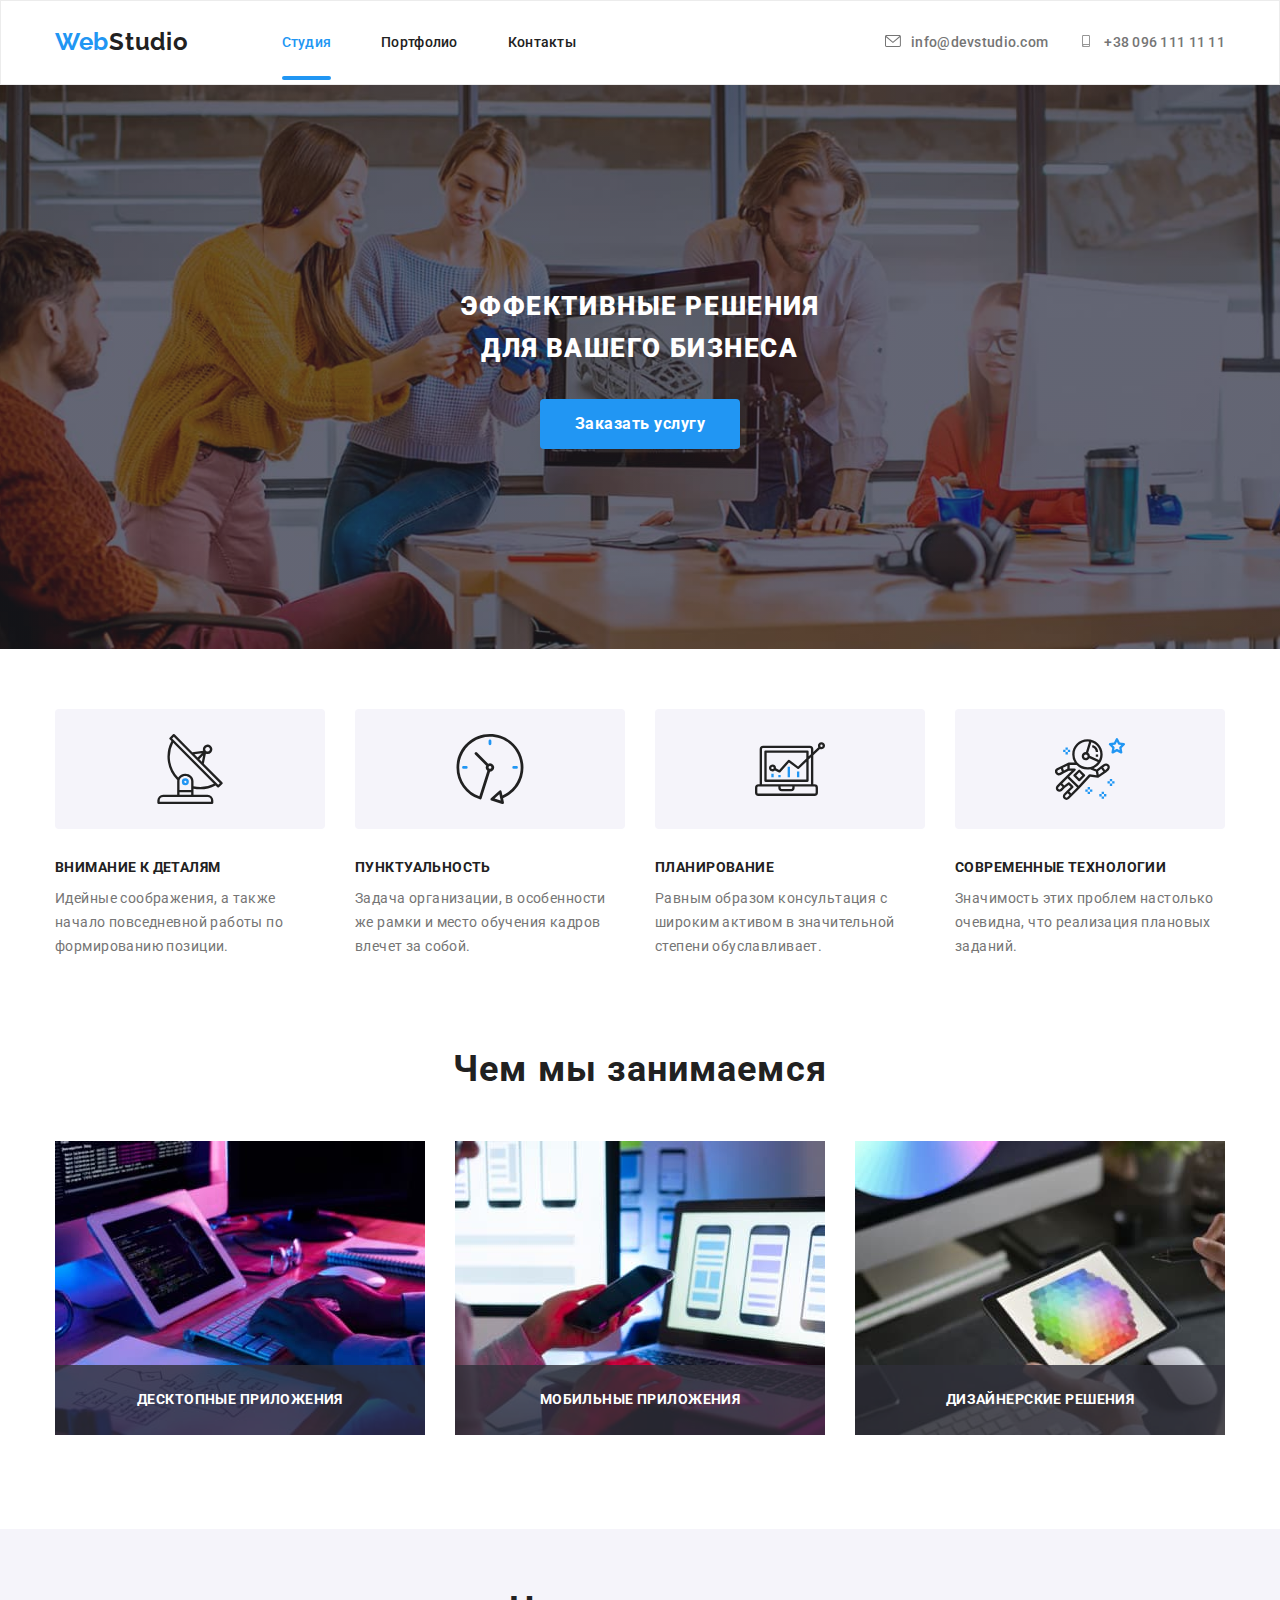
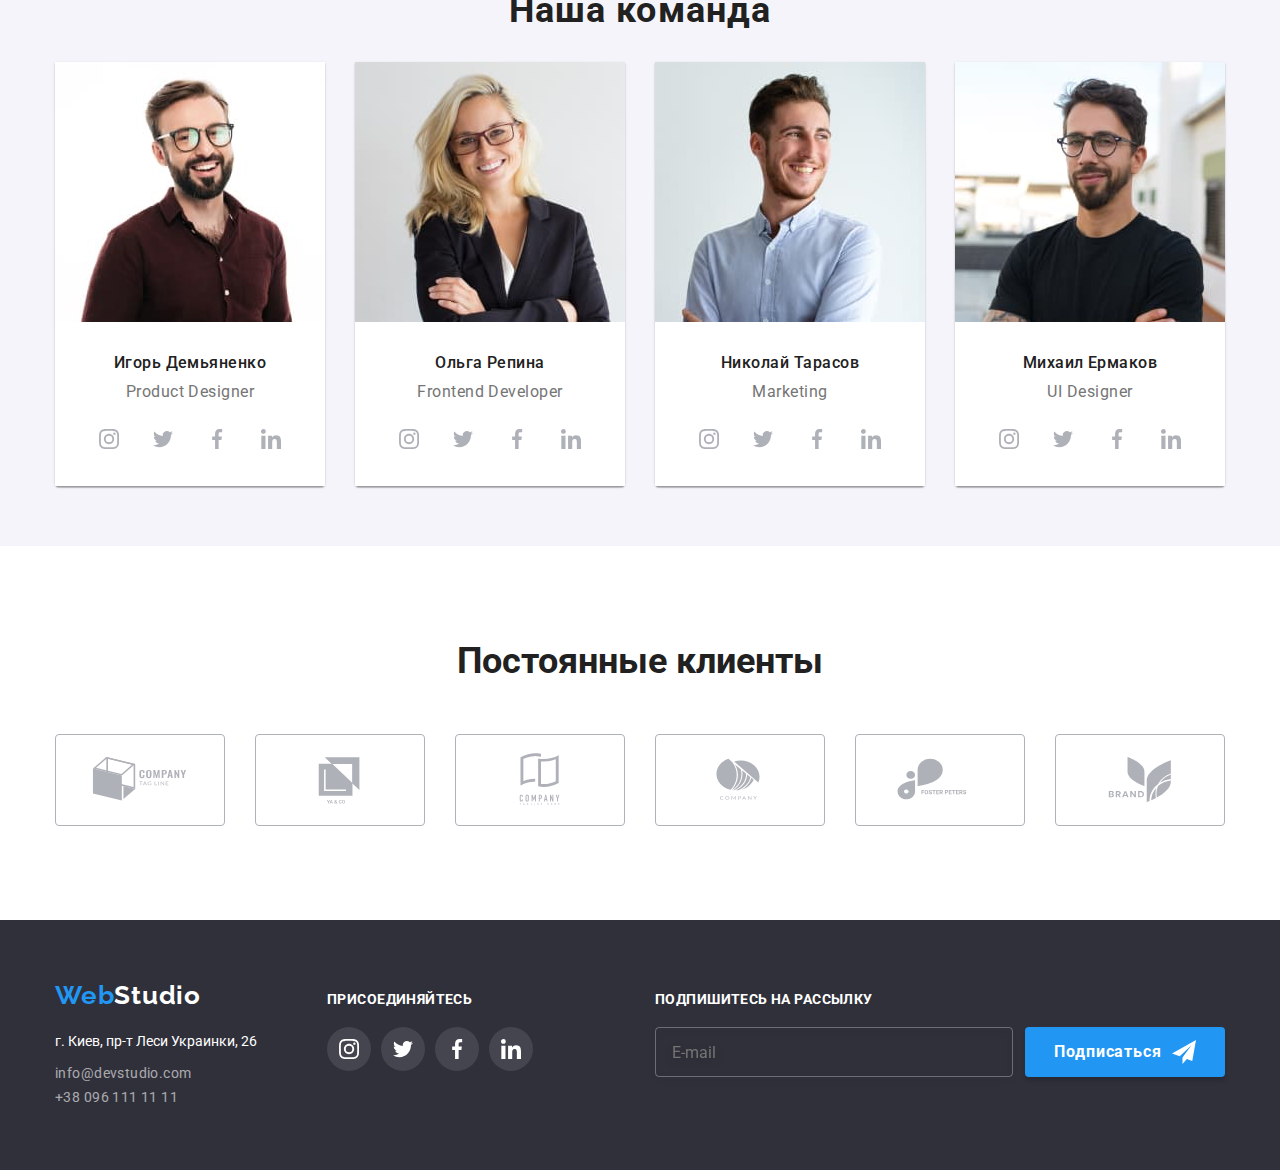
==== index.html @ 8a1d2b13 "1" ====
<!DOCTYPE html>
<html lang="en">
<head>
    <meta charset="UTF-8">
    <meta http-equiv="X-UA-Compatible" content="IE=edge">
    <meta name="viewport" content="width=device-width, initial-scale=1.0">
    <title>WebStudio</title>
    <link rel="stylesheet" href="https://cdnjs.cloudflare.com/ajax/libs/modern-normalize/1.0.0/modern-normalize.min.css"/>

<link rel="preconnect" href="https://fonts.googleapis.com">
<link rel="preconnect" href="https://fonts.gstatic.com" crossorigin>
<link href="https://fonts.googleapis.com/css2?family=Raleway:wght@700&family=Roboto:wght@400;500;700;900&display=swap"
    rel="stylesheet">

    <link rel="stylesheet" href="./css/main.min.css">

    <!-- <link rel="stylesheet" href="./css/style.css"> -->

   
</head>
<body>
    
    <header class="page-header">
    
        <div class="mobile-menu" data-menu>
        <nav class="container mobile-menu_container">
            <ul class="mobile-menu-list" style="list-style-type:none">
                <li class="mobile-menu_link_item">
                    <a class="mobile-menu_link">Студия</a>
                </li>
                <li class="mobile-menu_link_item">
                    <a class="mobile-menu_link">Портфолио</a>
                </li>
                <li class="mobile-menu_link_item">
                    <a class="mobile-menu_link">Контакты</a>
                </li>
            </ul>
            <button class="mobile-menu_close-button" data-menu-close>
                <svg class="mobile-menu_close-button_icon" width="40" height="40">
                    <use href="./images/sprite.svg#icon-close-black-18dp-2-1"></use>
                </svg>
            </button>
        </nuv>

        <ul style="list-style-type:none">
            <li class="mobile-menu__tel"> 
            <a class="link" href="tel:+380961111111">
                +38 096 111 11 11</a>
        </li>
         <li class="mobile-menu__mail"> 
            <a class="link" href="mailto:info@devstudio.com">
                info@devstudio.com</a>
        </li>
        </ul>

        <ul class="mobile-menu-social-list" style="list-style-type:none">
            <li class="mobile-menu__social-item">
                <a class="mobile-menu__social-link">Instagram</a>
            </li>
            <li class="mobile-menu__social-item">
                <a class="mobile-menu__social-link">Twitter</a></li>
            <li class="mobile-menu__social-item">
                <a class="mobile-menu__social-link">Facebook</a></li>
            <li class="mobile-menu__social-item">
                <a class="mobile-menu__social-link">LinkedIn</a></li>
       </ul>
        </div>

    <div class="container container__header">
    <a class="link logo-link" href="./index.html"> <p class="logo header">Web<span class="logo__studio-header">Studio</span> </p> </a>
    <nav class="site-nav">
        <ul class="site-nav__link" style="list-style-type:none">
            <li class="site-nav__item"> <a class="link link-studio" href="./index.html">Студия</a></li>
            <li class="site-nav__item"> <a class="link" href="./portfolio.html">Портфолио</a></li>
            <li class="site-nav__item"> <a class="link" href="">Контакты</a></li>
        </ul>
    </nav>
        <button type="button" class="mobile-menu-open" data-menu-open>
        <svg class="mobile-menu-open_icon" width="40" height="40">
            <use href="./images/sprite.svg#burger-icon"></use>
        </svg>
    </button>

    
    <ul class="auth-nav" style="list-style-type:none">
        <li class="auth-nav__mail"> 
            
            <a class="link" href="mailto:info@devstudio.com"><svg class="auth-nav__mail-icon" width="14px" height="10px">
                <use href="./images/sprite.svg#icon-envelope"></use>
            </svg>info@devstudio.com</a>
        </li>
        <li class="auth-nav__tel"> 
            <a class="link" href="tel:+380961111111"><svg class="auth-nav__tel-icon" width="14px" height="10px"><use href="./images/sprite.svg#icon-smartphone"></use>
            </svg>+38 096 111 11 11</a>
        </li>
    </ul>
        </div>
</header>



     <main>    
 <section class="order-section">
        <div class="container__order">
        <h1 class="order-title">Эффективные решения<br> для вашего бизнеса</h1>
       <button class="btn" type="button" data-modal-open>Заказать услугу</button>
       </div>
    </section>

    <section class="advantage">
       
        <h2 hidden>Наши преимущества</h2>
        <div class="container">
        <ul class="advantage-list" style="list-style-type:none">
            <li class="advantage-list__items"> 
                <div class="advantage-list__icon" >
                    <svg width="70px" height="70px"><use href="./images/sprite.svg#icon-antenna"></use></svg>
                </div>
            <h3 class="advantage-list__type">Внимание к деталям</h3>
            <p class="advantage-list__text">Идейные соображения, а также начало повседневной работы по формированию позиции.</p>
        </li>
            <li class="advantage-list__items">
                <div class="advantage-list__icon" >
                <svg width="70px" height="70px">
                    <use href="./images/sprite.svg#icon-clock"></use>
                </svg>
                </div>
                <h3 class="advantage-list__type">Пунктуальность</h3>
            <p class="advantage-list__text">Задача организации, в особенности же рамки и место обучения кадров влечет за собой.</p>
        </li>
            <li class="advantage-list__items">
                <div class="advantage-list__icon ">
                    <svg width="70px" height="70px">
                        <use href="./images/sprite.svg#icon-diagram"></use>
                    </svg>
                </div>
               <h3 class="advantage-list__type">Планирование</h3> 
            <p class="advantage-list__text">Равным образом консультация с широким активом в значительной степени обуславливает.</p>
        </li>
            <li class="advantage-list__items">
                <div class="advantage-list__icon ">
                    <svg width="70px" height="70px">
                        <use href="./images/sprite.svg#icon-astronaut"></use>
                    </svg>
                </div>
                <h3 class="advantage-list__type">Современные технологии</h3> 
            <p class="advantage-list__text">Значимость этих проблем настолько очевидна, что реализация плановых заданий.</p>
        </li>
        </ul>
        </div>
    </section>

    <section class="services">
        <div class="container-services">
        <h2 class="title-services">Чем мы занимаемся</h2>
        <ul class="list-services" style="list-style-type:none">
            <li class="examples-service">
<picture>
    <source srcset="./images/desktop/services/desktop-app-370/desktop-app-370.jpg 1x, ./images/desktop/services/desktop-app-370/desktop-app-370@2x.jpg 2x"
    media="(min-width: 1200px)"/>

                <img src="./images/desktop/services/desktop-app-370/desktop-app-370.jpg" alt="человек печатает за компьютером" width="370">
</picture>
        <div class="examples-service-background">
            <p class="examples-service-title">Десктопные приложения</p>
        </div>
            </li>
        
            <li class="examples-service">
<picture>
<source srcset="./images/desktop/services/mobile-app-370/mobile-app-370.jpg 1x, ./images/desktop/services/mobile-app-370/mobile-app-370@2x.jpg 2x"
media="(min-width: 1200px)"/>

                <img src="./images/desktop/services/mobile-app-370/mobile-app-370.jpg" alt="девушка с смартфоном в руке перед єкраном компьютера" width="370">
</picture>
            <div class="examples-service-background">
                <p class="examples-service-title">Мобильные приложения</p>
            </div>
            </li>
            <li class="examples-service">
<picture>
    <source src="./images/desktop/services/design-solutions-370/design-solutions-370@2x.jpg 2x" srcset="./images/desktop/services/design-solutions-370/design-solutions-370.jpg 1x, " 
    media="(min-width: 1200px)"/>
                <img src="./images/desktop/services/design-solutions-370/design-solutions-370.jpg" alt="изображение палитри на планшете" width="370">
</picture>
            <div class="examples-service-background">
                <p class="examples-service-title">Дизайнерские решения</p>
            </div>
            </li>
        </ul>
        </div>
    </section>

    <section class="team">
            <div class="container">
        <h2 class="title-team">Наша команда</h2>
        <ul class="list-team" style="list-style-type:none">
            <li class="item-team">
                <picture>

                    <source srcset="./images/desktop/team/igor-270/igor-270.jpg 1x, ./images/desktop/team/igor-270/igor-270@2x.jpg 2x"
                    media="(min-width: 1200px)"/>
                    <source srcset="./images/tablet/team/igor-354/igor-354.jpg 1x, ./images/tablet/team/igor-354/igor-354@2x.jpg 2x"
                    media="(min-width: 768px)"/>
                    <source srcset="./images/mobile/team/igor-450/igor-450.jpg 1x, ./images/mobile/team/igor-450/igor-450@2x.jpg 2x"
                    media="(max-width: 767px)"/>

                    <img src="./images/desktop/team/igor-270/igor-270.jpg" alt="Игорь Демьяненко" width="">
                    </picture>
                    
                <div class="team-border">  
                <h3 class="team-name">Игорь Демьяненко</h3>
                <p class="team-metier">Product Designer</p>
                <ul class="social-list" style="list-style-type:none">
                    <li class="social-list-item">
                        <a class="social-list-link" href="">
                            <svg class="social-list-icon" width="20px" height="20px">
                                <use href="./images/sprite.svg#icon-instagram"></use>
                            </svg>
                        </a>
                    </li>
                    <li class="social-list-item">
                        <a class="social-list-link" href="">
                            <svg class="social-list-icon" width="20px" height="20px">
                                <use href="./images/sprite.svg#icon-twitter"></use>
                            </svg>
                        </a>
                    </li>
                    <li class="social-list-item">
                        <a class="social-list-link" href="">
                            <svg class="social-list-icon" width="20px" height="20px">
                                <use href="./images/sprite.svg#icon-facebook"></use>
                            </svg>
                        </a>
                    </li>
                    <li class="social-list-item">
                        <a class="social-list-link" href="">
                            <svg class="social-list-icon" width="20px" height="20px">
                                <use href="./images/sprite.svg#icon-linkedin"></use>
                            </svg>
                        </a>
                    </li>
                </ul>
            </div>
            </li>
            <li class="item-team">
            <picture>
                <source srcset="./images/desktop/team/olga-270/olga-270.jpg 1x, ./images/desktop/team/olga-270/olga-270@2x.jpg 2x" 
                media="(min-width: 1200px)"/>
                <source srcset="./images/tablet/team/olga-354/olga-354.jpg 1x, ./images/tablet/team/olga-354/olga-354@2x.jpg 2x"  
                media="(min-width: 768px)"/>
                <source srcset="./images/mobile/team/olga-450/olga-450.jpg 1x, ./images/mobile/team/olga-450/olga-450@2x.jpg 2x " 
                media="(max-width: 767px)"/>

                       <img src="./images/mobile/team/olga-450/olga-450.jpg" alt="Ольга Репина" width="">
            </picture>
                 
                <div class="team-border">
                 <h3 class="team-name">Ольга Репина</h3>
                <p class="team-metier">Frontend Developer</p>
                <ul class="social-list" style="list-style-type:none">
                    <li class="social-list-item">
                        <a class="social-list-link" href="">
                            <svg class="social-list-icon" width="20px" height="20px">
                                <use href="./images/sprite.svg#icon-instagram"></use>
                            </svg>
                        </a>
                    </li>
                    <li class="social-list-item">
                        <a class="social-list-link" href="">
                            <svg class="social-list-icon" width="20px" height="20px">
                                <use href="./images/sprite.svg#icon-twitter"></use>
                            </svg>
                        </a>
                    </li>
                    <li class="social-list-item">
                        <a class="social-list-link" href="">
                            <svg class="social-list-icon" width="20px" height="20px">
                                <use href="./images/sprite.svg#icon-facebook"></use>
                            </svg>
                        </a>
                    </li>
                    <li class="social-list-item">
                        <a class="social-list-link" href="">
                            <svg class="social-list-icon" width="20px" height="20px">
                                <use href="./images/sprite.svg#icon-linkedin"></use>
                            </svg>
                        </a>
                    </li>
                </ul>
                </div>
            </li>

            <li class="item-team">
                   <picture>
                      <source srcset="./images/desktop/team/nikolay-270/nikolay-270.jpg 1x, ./images/desktop/team/nikolay-270/nikolay-270@2x.jpg 2x"
                       media="(min-width: 1200px)"/>
                       <source srcset="./images/tablet/team/nikolay-354/nikolay-354.jpg 1x, /images/tablet/team/nikolay-354/nikolay-354@2x.jpg 2x" 
                       media="(min-width: 768px)"/>
                       <source srcset="./images/mobile/team/nikolay-450/nikolay-450.jpg 1x, ./images/mobile/team/nikolay-450/nikolay-450@2x.jpg 2x" 
                       media="(max-width: 767px)"/>

                      <img src="./images/mobile/team/nikolay-450/nikolay-450.jpg" alt="Николай Тарасов" width="">
                   </picture>
                


           <div class="team-border">
                <h3 class="team-name">Николай Тарасов</h3>
                <p class="team-metier">Marketing</p>
                <ul class="social-list" style="list-style-type:none">
                    <li class="social-list-item">
                        <a class="social-list-link" href="">
                            <svg class="social-list-icon" width="20px" height="20px">
                                <use href="./images/sprite.svg#icon-instagram"></use>
                            </svg>
                        </a>
                    </li>
                    <li class="social-list-item">
                        <a class="social-list-link" href="">
                            <svg class="social-list-icon" width="20px" height="20px">
                                <use href="./images/sprite.svg#icon-twitter"></use>
                            </svg>
                        </a>
                    </li>
                    <li class="social-list-item">
                        <a class="social-list-link" href="">
                            <svg class="social-list-icon" width="20px" height="20px">
                                <use href="./images/sprite.svg#icon-facebook"></use>
                            </svg>
                        </a>
                    </li>
                    <li class="social-list-item">
                        <a class="social-list-link" href="">
                            <svg class="social-list-icon" width="20px" height="20px">
                                <use href="./images/sprite.svg#icon-linkedin"></use>
                            </svg>
                        </a>
                    </li>
                </ul>
            </div>
            </li>
            <li class="item-team">
<picture>
    <source srcset="./images/desktop/team/mykhail-270/mykhail-270.jpg 1x, ./images/desktop/team/mykhail-270/mykhail-270@2x.jpg 2x"
    media="(min-width: 1200px)"/>
    <source srcset="./images/tablet/team/mykhail-354/mykhail-354.jpg 1x, ./images/tablet/team/mykhail-354/mykhail-354@2x.jpg 2x" 
    media="(min-width: 768px)"/>
    <source srcset="./images/mobile/team/mykhail-450/mykhail-450.jpg 1x, ./images/mobile/team/mykhail-450/mykhail-450@2x.jpg 2x" 
    media="(max-width: 767px)"/>

                <img src="./images/mobile/team/mykhail-450/mykhail-450.jpg" alt="Михаил Ермаков" width="">
</picture>

            <div class="team-border">
                <h3 class="team-name">Михаил Ермаков</h3>
                <p class="team-metier">UI Designer</p>
                <ul class="social-list" style="list-style-type:none">
                    <li class="social-list-item">
                        <a class="social-list-link" href="">
                            <svg class="social-list-icon" width="20px" height="20px">
                                <use href="./images/sprite.svg#icon-instagram"></use>
                            </svg>
                        </a>
                    </li>
                    <li class="social-list-item">
                        <a class="social-list-link" href="">
                            <svg class="social-list-icon" width="20px" height="20px">
                                <use href="./images/sprite.svg#icon-twitter"></use>
                            </svg>
                        </a>
                    </li>
                    <li class="social-list-item">
                        <a class="social-list-link" href="">
                            <svg class="social-list-icon" width="20px" height="20px">
                                <use href="./images/sprite.svg#icon-facebook"></use>
                            </svg>
                        </a>
                    </li>
                    <li class="social-list-item">
                        <a class="social-list-link" href="">
                            <svg class="social-list-icon" width="20px" height="20px">
                                <use href="./images/sprite.svg#icon-linkedin"></use>
                            </svg>
                        </a>
                    </li>
                </ul>
            </div>
            </li>
        </ul>
        </div>
      </section>

      <section class="clients">


        <div class="container">
        <h4 class="clients-title">Постоянные клиенты</h4>
        <ul class="clients-list" style="list-style-type:none">
        <li class="clients-list-item">
            <a class="clients-list-link" href="">
                <svg class="clients-list-icon" width="106px" height="60px">
                    <use href="./images/sprite.svg#icon-Logo"></use>
                </svg>
            </a>
        </li>
        <li class="clients-list-item">
            <a class="clients-list-link" href="" >
                <svg class="clients-list-icon" width="106px" height="60px">
                    <use href="./images/sprite.svg#icon-Logo1"></use>
                </svg>
            </a>
        </li>
        <li class="clients-list-item">
            <a class="clients-list-link" href="">
                <svg class="clients-list-icon" width="106px" height="60px">
                    <use href="./images/sprite.svg#icon-Logo2"></use>
                </svg>
            </a>
        </li>
        <li class="clients-list-item">
            <a class="clients-list-link" href="">
                <svg class="clients-list-icon" width="106px" height="60px">
                    <use href="./images/sprite.svg#icon-Logo3"></use>
                </svg>
            </a>
        </li>
        <li class="clients-list-item">
            <a class="clients-list-link" href="">
                <svg class="clients-list-icon" width="106x" height="60px">
                    <use href="./images/sprite.svg#icon-Logo4"></use>
                </svg>
            </a>
        </li>
        <li class="clients-list-item">
            <a class="clients-list-link" href="">
                <svg class="clients-list-icon" width="106px" height="60px">
                    <use href="./images/sprite.svg#icon-Logo5"></use>
                </svg>
            </a>
        </li>
        </ul>
        </div>

      </section>
    </main>

    <footer class="page-footer">
        <div class="container container-footer">
            <div class="footer-wraper">
                <div>
        <a class="link logo-footer" href="./index.html">
            <p class="logo-text">Web<span class="studio-footer">Studio</span></p>
        </a>
       <address>
        <div class="container-address">
            <p class="address">г. Киев, пр-т Леси Украинки, 26</p>
            <a class="link mail" href="mailto:info@devstudio.com">info@devstudio.com</a><br>
            <a class="link tel" href="tel:+380961111111">+38 096 111 11 11</a>
        </div>
        </address>
        </div>
        <div class="social-list-icon-footer">
            <h5 class="title-footer">присоединяйтесь</h5>
            <ul class="footer-list" style="list-style-type:none">
                <li class="social-list-item">
                    <a class="footer-list-link" href="">
                        <svg class="footer-list-icon" width="20px" height="20px">
                            <use href="./images/sprite.svg#icon-instagram"></use>
                        </svg>
                    </a>
                </li>
                <li class="footer-list-item">
                    <a class="footer-list-link" href="">
                        <svg class="footer-list-icon" width="20px" height="20px">
                            <use href="./images/sprite.svg#icon-twitter"></use>
                        </svg>
                    </a>
                </li>
                <li class="social-list-item">
                    <a class="footer-list-link" href="">
                        <svg class="footer-list-icon" width="20px" height="20px">
                            <use href="./images/sprite.svg#icon-facebook"></use>
                        </svg>
                    </a>
                </li>
                <li class="social-list-item">
                    <a class="footer-list-link" href="">
                        <svg class="footer-list-icon" width="20px" height="20px">
                            <use href="./images/sprite.svg#icon-linkedin"></use>
                        </svg>
                    </a>
                </li>
            </ul>
        
        </div>
</div>
        <form class="subscribe-form">
            <p class="subscribe-text">Подпишитесь на рассылку</p>
            <div class="input-form">
            <input class="subscribe-email" type="email" name="email" placeholder="E-mail"/>
<button type="submit" class="subscribe-btn">Подписаться<svg class="subscribe-icon-send" width="24" height="24" > <use href="./images/sprite.svg#icon-send"></use></svg></button>
            </div>
        </form>
        </div>

      </footer>

    <div class="backdrop is-hidden" data-modal>
        <div class="modal">
            
            <button type="button" class="button-close-btn" data-modal-close>
                <svg class="button-close-btn-icon"
                width="18" height="18"><use href="./images/sprite.svg#icon-close-black-18dp-2-1"
                    ></use> </svg>
            </button>


            <p class="backdrop-form-title">Оставьте свои данные, мы вам перезвоним</p>
            
            <form class="backdrop-form">

            
            <label class="backdrop-label">
            <span сlass="backdrop-input-name">Имя</span>
            <span class="backdrop-input-wrupper">
            <input class="backdrop-form-input" type="text" name="Username">
            <svg class="backdrop-icon" width="18" height="18">
            <use href="./images/sprite.svg#icon-person"></use>
            </svg>
        </span>
            </label>
            
           <label class="backdrop-label">
                
            <span сlass="backdrop-input-name">Телефон</span>

            <span class="backdrop-input-wrupper">
            <input class="backdrop-form-input" type="tel" name="Tel">
            <svg class="backdrop-icon" width="18" height="18">
                <use href="./images/sprite.svg#icon-phone"></use>
            </svg>
            </span>
            </label>
            

            
            <label class="backdrop-label">
            <span сlass="backdrop-input-name">Почта</span>
            <span class="backdrop-input-wrupper">
            <input class="backdrop-form-input" type="email" name="Email">
            <svg class="backdrop-icon" width="18" height="18">
                <use href="./images/sprite.svg#icon-email"></use>
            </svg> 
        </span>
            </label>
            
            
            <label class="backdrop-label">
            <span сlass="backdrop-input-name">Комментарий</span>
            <textarea class="backdrop-textarea" name="text" placeholder="Введите текст">
            </textarea>
            </label>


            <div class="checkbox-form">
            <input id="checkbox-contract" class="checkbox-form-input" type="checkbox" name="contract" hidden/>
            <label for="checkbox-contract" class="backdrop-label-check">
                Соглашаюсь с рассылкой и принимаю&nbsp;
                <a href="" class="backdrop-checkbox-contract">Условия договора</a>
            </label>
            </div>
          

            <button type="submit" class="backdrop-send-btn">Отправить</button>
            
            
            </form>

    </div>
    </div>
    <script src="./js/modal.js"></script>
   <script src="./js/mobile-menu.js"></script>
</body>
    </html>
---- css/main.min.css ----
body{font-family:"Roboto","Raleway",sans-serif;color:#757575}:root{--brand-color: #2196F3;--title-color: #212121}h1,h2,h3,h4,h5,h6,p{margin-top:0;margin-bottom:0}ul{margin-top:0;margin-bottom:0;padding-left:0}img{display:block;max-width:100%;height:auto}button{cursor:pointer;border:none}a{text-decoration:none;outline:none}.container{width:100%;padding-left:15px;padding-right:15px}@media screen and (min-width: 480px){.container{width:480px;margin-left:auto;margin-right:auto}}@media screen and (min-width: 768px){.container{width:768px}}@media screen and (min-width: 1200px){.container{width:1200px}}.services{padding-top:0px;padding-bottom:94px}.list-services{display:flex;justify-content:center;align-items:center;margin-top:0;margin-bottom:0;padding-left:0}.examples-service{position:relative;margin-right:30px}.examples-service:nth-child(3n){margin-right:0px}.examples-service-background{position:absolute;bottom:0px;width:370px;height:70px;background:rgba(47,48,58,.8)}.examples-service-title{font-style:normal;font-weight:700;font-size:14px;line-height:1.14;text-align:center;letter-spacing:.03em;text-transform:uppercase;color:#fff;padding-top:27px;padding-bottom:27px}.title-services{font-style:normal;font-weight:700;font-size:36px;line-height:1.2;color:var(--title-color);letter-spacing:.03em;text-align:center;margin-top:0;margin-bottom:50px}@media screen and (max-width: 1199px){.services{display:none}}@media screen and (max-width: 767px){.site-nav{display:none}.auth-nav{display:none}}.container__header{display:flex;align-items:center;justify-content:space-between}.page-header{padding-top:16px;padding-bottom:16px;border:1px solid #ececec}.logo{font-family:"Raleway";font-style:normal;font-weight:700;font-size:24px;line-height:1.7;letter-spacing:.03em;color:#2196f3}.logo__studio-header{color:var(--title-color)}.mobile-menu-open{background-color:rgba(0,0,0,0);border:none;padding:0;line-height:0}.mobile-menu{position:fixed;width:100%;height:100%;z-index:1000;top:0;left:0;background-color:#fff;opacity:0;visibility:hidden;pointer-events:none}.mobile-menu.is-open{opacity:1;visibility:visible;pointer-events:auto}.mobile-menu_container{position:relative;padding-left:50px;padding-top:48px;padding-bottom:48px}.mobile-menu_close-button{position:absolute;top:20px;right:17px;padding:0;line-height:0;border:none;background-color:rgba(0,0,0,0)}.mobile-menu_close-button:hover,.mobile-menu_close-button:focus{fill:var(--brand-color)}.mobile-menu-list{margin-bottom:302px}.mobile-menu_link{font-style:normal;font-weight:500;font-size:40px;line-height:1.8;text-align:center;letter-spacing:.02em;color:#212121;cursor:pointer}.mobile-menu_link:hover,.mobile-menu_link:focus{color:var(--brand-color)}.mobile-menu__tel{padding-bottom:32px}.mobile-menu__tel .link{font-style:normal;font-weight:500;font-size:34px;line-height:1.18;letter-spacing:.02em;color:var(--brand-color)}.mobile-menu__mail{padding-bottom:64px}.mobile-menu__mail .link{font-style:normal;font-weight:500;font-size:24px;line-height:1.7;letter-spacing:.02em;color:#757575}.mobile-menu-social-list{display:flex}.mobile-menu__social-item{font-style:normal;font-weight:500;font-size:18px;line-height:1.22;letter-spacing:.02em;color:var(--brand-color)}.mobile-menu__social-item:not(:last-child){margin-right:10px}.mobile-menu__social-item:not(:last-child)::after{content:"";width:22px;height:0px;border:1px solid rgba(33,33,33,.2);transform:rotate(90deg);margin-left:10px}@media screen and (min-width: 768px){.mobile-menu-open{display:none}.page-header{padding-top:21px;padding-bottom:21px}.site-nav__link{display:flex;align-items:center;text-decoration:none}.logo{margin-right:88px}.site-nav__item .link{font-style:normal;font-weight:500;font-size:14px;line-height:16px;letter-spacing:.02em;color:#212121;padding-top:21px;padding-bottom:30px;transition-property:color;transition-duration:250ms;transition-timing-function:cubic-bezier(0.4, 0, 0.2, 1)}.site-nav__item .link:hover,.site-nav__item .link:focus{font-weight:500;font-size:14px;line-height:1.2;color:var(--brand-color)}.site-nav__item:not(:last-child){margin-right:50px}.site-nav .site-nav__item .link-studio{position:relative;color:var(--brand-color)}.site-nav .site-nav__item .link-studio::after{display:inline-block;content:"";position:absolute;bottom:0;left:0;width:100%;height:4px;background:var(--brand-color);border-radius:2px}.site-nav .site-nav__item .link-portfolio{position:relative;color:var(--brand-color)}.site-nav .site-nav__item .link-portfolio::after{display:inline-block;content:"";position:absolute;bottom:0;left:0;width:100%;height:4px;background:var(--brand-color);border-radius:2px}}.auth-nav{margin-left:auto}.auth-nav .link{font-style:normal;font-weight:500;font-size:12px;line-height:14px;letter-spacing:.02em;color:#757575;transition-property:color;transition-duration:250ms;transition-timing-function:cubic-bezier(0.4, 0, 0.2, 1)}.auth-nav .link:hover,.auth-nav .link:focus{font-weight:500;font-size:14px;line-height:1.2;color:var(--brand-color)}.auth-nav__mail-icon{margin-right:8px}.auth-nav__tel-icon{margin-right:8px}@media screen and (min-width: 1200px){.page-header{border-bottom:1px solid #ececec}.logo{margin-right:93px}.auth-nav{display:flex;margin-left:auto}.auth-nav .link{font-size:14px;line-height:16px}.auth-nav__mail{margin-right:30px}.auth-nav__mail-icon{width:16px;height:12px;margin-right:10px;fill:#757575;transition-property:fill;transition-duration:250ms;transition-timing-function:cubic-bezier(0.4, 0, 0.2, 1)}.auth-nav .link:hover .auth-nav__mail-icon,.auth-nav .link:focus .auth-nav__mail-icon{fill:var(--brand-color)}.auth-nav__tel-icon{width:16px;height:12px;margin-right:10px;fill:#757575;transition-property:fill;transition-duration:250ms;transition-timing-function:cubic-bezier(0.4, 0, 0.2, 1)}.auth-nav .link:hover .auth-nav__tel-icon,.auth-nav .link:focus .auth-nav__tel-icon{fill:var(--brand-color)}}.order-section{padding:118px 60px;background-image:linear-gradient(to right, rgba(47, 48, 58, 0.4), rgba(47, 48, 58, 0.4)),url("/images/mobile/hero/hero-480/hero-480.jpg");background-repeat:no-repeat;background-position:50% 50%;background-size:cover}@media(min-device-pixel-ratio: 2),(min-resolution: 192dpi),(min-resolution: 2dppx){.order-section{background-image:linear-gradient(to right, rgba(47, 48, 58, 0.4), rgba(47, 48, 58, 0.4)),url("/images/mobile/hero/hero-480/hero-480@2x.jpg")}}.order-section{margin:0 auto}.container__order{text-align:center}.order-title{font-style:normal;font-weight:900;font-size:26px;line-height:42px;text-align:center;letter-spacing:.06em;text-transform:uppercase;color:#fff}.btn{font-family:"Roboto";font-style:normal;width:200px;height:50px;margin-top:30px;border-radius:4px;background-color:var(--brand-color);color:#fff;font-weight:700;font-size:16px;line-height:1.9;letter-spacing:.03em;border:2px solid rgba(0,0,0,0)}.order-caption{font-weight:900;font-size:44px;line-height:1.36;color:#fff;letter-spacing:.06em;text-transform:uppercase;text-align:center;padding-bottom:0px;margin-top:0;margin-bottom:0px}@media screen and (min-width: 768px){.order-section{padding:118px 204px;background-image:linear-gradient(to right, rgba(47, 48, 58, 0.4), rgba(47, 48, 58, 0.4)),url("/images/tablet/hero/hero-768.jpg")}}@media screen and (min-width: 768px)and (min-device-pixel-ratio: 2)and (min-width: 768px),screen and (min-width: 768px)and (min-resolution: 192dpi)and (min-width: 768px),screen and (min-width: 768px)and (min-resolution: 2dppx)and (min-width: 768px){.order-section{background-image:linear-gradient(to right, rgba(47, 48, 58, 0.4), rgba(47, 48, 58, 0.4)),url("/images/tablet/hero/hero-768@2x.jpg")}}@media screen and (min-width: 1200px){.order-section{padding-top:200px;padding-bottom:200px;background-image:linear-gradient(to right, rgba(47, 48, 58, 0.4), rgba(47, 48, 58, 0.4)),url("/images/desktop/hero/hero-1600.jpg")}}@media screen and (min-width: 1200px)and (min-device-pixel-ratio: 2)and (min-width: 1200px),screen and (min-width: 1200px)and (min-resolution: 192dpi)and (min-width: 1200px),screen and (min-width: 1200px)and (min-resolution: 2dppx)and (min-width: 1200px){.order-section{background-image:linear-gradient(to right, rgba(47, 48, 58, 0.4), rgba(47, 48, 58, 0.4)),url("/images/desktop/hero/hero-1600@2x.jpg")}}.team{padding-top:60px;padding-bottom:60px;background-color:#f5f4fa}.title-team{font-style:normal;font-weight:700;font-size:36px;line-height:1.2;color:var(--title-color);text-align:center;letter-spacing:.03em;margin-bottom:30px}.list-team{text-align:center;margin:0 auto;padding-left:0}.item-team{box-shadow:0px 1px 3px rgba(0,0,0,.12),0px 1px 1px rgba(0,0,0,.14),0px 2px 1px rgba(0,0,0,.2);border-radius:0px 0px 4px 4px;margin-bottom:30px}.item-team:nth-child(4n){margin-right:0px}.item-team:nth-child(4n){margin-bottom:0px}.team-name{font-style:normal;font-weight:500;font-size:16px;line-height:1.2;color:var(--title-color);letter-spacing:.03em;margin-bottom:10px;justify-content:center;text-align:center}.team-border{padding-top:30px;padding-bottom:24px;background-color:#fff;border:1px solid rgba(0,0,0,0)}.team-metier{font-style:normal;font-weight:400;font-size:16px;line-height:1.2;letter-spacing:.03em;margin-top:0;margin-bottom:16px;margin-left:auto;margin-right:auto;text-align:center}.social-list{display:flex;gap:10px;justify-content:center}.social-list-link{display:flex;width:44px;height:44px;border-radius:50%;justify-content:center;align-items:center;transition-property:background-color,fill;transition-duration:250ms;transition-timing-function:cubic-bezier(0.4, 0, 0.2, 1)}.social-list-link:hover,.social-list-link:focus{background-color:var(--brand-color)}.social-list-icon{fill:#afb1b8;transition-property:fill;transition-duration:250ms;transition-timing-function:cubic-bezier(0.4, 0, 0.2, 1)}.social-list-link:hover .social-list-icon,.social-list-link:focus .social-list-icon{fill:#fff}@media screen and (min-width: 768px){.list-team{display:flex;justify-content:center;align-items:center;gap:30px;flex-wrap:wrap}.item-team{width:354px;margin-bottom:0px}}@media screen and (min-width: 1200px){.list-team{display:flex;justify-content:center;align-items:center}.item-team{width:270px}}.advantage{padding-top:60px;padding-bottom:60px}.advantage-list__items{width:100%}.advantage-list__items:not(:last-child){margin-bottom:30px}.advantage-list__icon{display:flex;justify-content:center;align-items:center;background-color:#f5f4fa;height:120px;border-radius:4px}.advantage-list__type{font-style:normal;text-align:center;font-weight:700;font-size:14px;line-height:1.2;color:var(--title-color);letter-spacing:.03em;text-transform:uppercase;margin-top:30px;margin-bottom:10px}.advantage-list__text{font-style:normal;font-weight:400;font-size:14px;line-height:24px;letter-spacing:.03em;color:#757575;margin-top:0px;margin-bottom:0}@media screen and (min-width: 768px){.advantage-list__items{width:354px}.advantage-list{display:flex;flex-wrap:wrap;gap:30px}.advantage-list__type{text-align:start}}@media screen and (min-width: 1200px){.advantage-list__items{width:270px}}.clients{padding-top:60px;padding-bottom:60px}.clients-title{margin-top:0;margin-bottom:50px;text-align:center;color:var(--title-color);font-weight:700;font-style:normal;font-size:36px;line-height:1.2;letter-spacing:3%}.clients-list{display:flex;justify-content:center;align-items:center;flex-wrap:wrap;gap:30px}.clients-list-link{display:flex;justify-content:center;align-items:center;width:210px;height:92px;border:1px solid #afb1b8;border-radius:4px;transition-property:fill,border;transition-duration:250ms;transition-timing-function:cubic-bezier(0.4, 0, 0.2, 1)}.clients-list-link:hover,.clients-list-link:focus{border:1px solid var(--brand-color)}.clients-list-icon{fill:#afb1b8;transition-property:fill;transition-duration:250ms;transition-timing-function:cubic-bezier(0.4, 0, 0.2, 1)}.clients-list-link:hover .clients-list-icon,.clients-list-link:focus .clients-list-icon{fill:var(--brand-color)}@media screen and (min-width: 480px){.clients{padding-top:94px;padding-bottom:94px}.clients-list-link{width:210px}}@media screen and (min-width: 768px){.clients-list-link{width:226px}.clients-list-link{margin-right:0}}@media screen and (min-width: 1200px){.clients-list-link{width:170px}.clients-list-link{margin-right:0}}.section-portfolio{padding-top:60px;padding-bottom:60px}.portfolio-nav{display:flex;align-items:center;flex-wrap:wrap;margin-top:0;margin-bottom:40px}.portfolio-nav__item{margin-right:8px;margin-bottom:15px}.portfolio-nav__item:last-child{margin-right:0}.portfolio-nav__item:nth-last-child(-n+2){margin-bottom:0}.portfolio-nav__btn{font-family:"Roboto";font-weight:500;font-size:16px;line-height:1.63;letter-spacing:.03em;color:var(--title-color);padding:6px 22px;margin-top:0;margin-bottom:0px;border:2px solid rgba(0,0,0,0);border-radius:4px;transition-property:background-color;transition-duration:250ms;transition-timing-function:cubic-bezier(0.4, 0, 0.2, 1)}.portfolio-nav__btn:hover,.portfolio-nav__btn:focus{background-color:var(--brand-color);color:#fff;font-weight:500;font-size:16px;line-height:1.63;letter-spacing:.03em;outline:none;border:2px solid rgba(0,0,0,0);filter:drop-shadow(0px 4px 4px rgba(0, 0, 0, 0.25))}.examples__item{width:450px}.examples__item:hover,.examples__item:focus{box-shadow:0px 4px 4px rgba(0,0,0,.25)}.examples__item:not(:last-child){margin-bottom:30px}.examples__img{position:relative;overflow:hidden}.examples__img:hover .examples__overlow{transform:translate(0, 0)}.examples__overlow{position:absolute;left:0;top:0;width:100%;height:100%;padding:63px 24px;overflow:auto;transform:translate(0, 100%);transition:transform 250ms cubic-bezier(0.4, 0, 0.2, 1);background-color:rgba(33,150,243,.9);font-style:normal;font-weight:400;font-size:18px;line-height:1.55;letter-spacing:.03em;color:#fff}.examples__border{padding:20px 24px;border:1px solid #eee}.examples__title{font-style:normal;font-weight:700;font-size:18px;line-height:2;letter-spacing:.06em;color:var(--title-color)}.examples__text{font-style:normal;font-weight:400;font-size:16px;line-height:1.9;letter-spacing:.03em;color:#757575}@media screen and (min-width: 768px){.portfolio-nav{justify-content:center;margin-bottom:30px}.portfolio-nav__item{margin-bottom:0px}.portfolio-nav__item:last-child{margin-right:0}.examples{display:flex;flex-wrap:wrap}.examples__item{width:354px;margin-right:30px;margin-bottom:30px}.examples__item:nth-child(2n){margin-right:0px}.examples__item:nth-last-child(-n+2){margin-bottom:0}.examples__border-first{padding-bottom:56px}}@media screen and (min-width: 1200px){.section-portfolio{padding-top:94px;padding-bottom:94px}.examples__item{width:370px}.examples__item:nth-child(2n){margin-right:30px}.examples__item:nth-last-child(-n+2){margin-bottom:30px}.examples__item:nth-child(3n){margin-right:0px}.examples__item:nth-last-child(-n+3){margin-bottom:0}.examples__border-first{padding-bottom:20px}.portfolio-nav{margin-bottom:50px}}.page-footer{text-align:center;background-color:#2f303a;padding-top:60px;padding-bottom:60px}.page-footer .link{font-style:normal;font-size:14px;line-height:1.7;color:rgba(255,255,255,.6);text-decoration:none;letter-spacing:.03em}.page-footer .link:hover,.page-footer .link:focus{color:var(--brand-color)}.container-address{margin-top:20px;margin-bottom:60px}.container-address .mail{margin-bottom:8px}.address{font-style:normal;font-size:14px;line-height:1.7;color:#fff;padding-top:0;margin-top:0;margin-bottom:8px}.title-footer{font-style:normal;font-weight:700;font-size:14px;line-height:1.14;letter-spacing:.03em;text-transform:uppercase;color:#fff;margin-bottom:20px;padding-top:auto}.logo-text{font-family:"Raleway";font-style:normal;font-weight:700;font-size:26px;line-height:1.19;letter-spacing:.03em;color:var(--brand-color);margin-top:0px}.logo-footer{display:inline-block}.studio-footer{color:#fff}.studio-header{color:var(--title-color)}.footer-list{display:flex;gap:10px;justify-content:center}.footer-list-link{display:flex;width:44px;height:44px;border-radius:50%;justify-content:center;align-items:center;margin-bottom:60px;background-color:rgba(255,255,255,.1);transition-property:background-color;transition-duration:250ms;transition-timing-function:cubic-bezier(0.4, 0, 0.2, 1)}.footer-list-link:hover,.footer-list-link:focus{background-color:var(--brand-color)}.footer-list-icon{fill:#fff}@media screen and (min-width: 768px){.footer-wraper{display:flex;justify-content:center;align-items:center}.footer-list-link{margin-bottom:0px}.container-address{margin-top:20px;margin-bottom:0px}.social-list-icon-footer{margin-left:165px;margin-bottom:auto}.subscribe-text{margin-top:60px}}@media screen and (min-width: 1200px){.page-footer{display:flex}.container-footer{display:flex;align-items:start}.social-list-icon-footer{margin-left:70px;margin-top:12px;margin-bottom:auto}.title-footer{text-align:start}.logo-footer{display:flex}.container-address{text-align:start}}.subscribe-icon-send{margin-left:10px}.subscribe-text{font-style:normal;font-weight:700;font-size:14px;line-height:1.14;letter-spacing:.03em;text-transform:uppercase;color:#fff;margin-bottom:20px}.subscribe-email{width:100%;height:50px;border:1px solid rgba(255,255,255,.3);filter:drop-shadow(0px 4px 4px rgba(0, 0, 0, 0.15));border-radius:4px;padding-left:16px;padding-right:16px;color:#fff;background:rgba(0,0,0,0);margin-bottom:20px}.subscribe-btn{text-align:center;width:200px;min-height:50px;background-color:var(--brand-color);font-style:normal;font-weight:700;font-size:16px;line-height:30px;letter-spacing:.06em;color:#fff;border-radius:4px;box-shadow:0px 4px 4px rgba(0,0,0,.15)}.subscribe-btn:hover,.subscribe-btn:focus{background:#188ce8;box-shadow:0px 4px 4px rgba(0,0,0,.15)}@media screen and (min-width: 768px){.subscribe-email{display:block;width:450px;margin-left:auto;margin-right:auto}.subscribe-form{text-align:center}}@media screen and (min-width: 1200px){.subscribe-form{margin-left:auto;padding-top:auto;padding-bottom:auto;justify-content:center;align-items:center}.subckribe-form{display:flex;margin-left:auto;align-items:center}.subscribe-btn{display:flex;justify-content:center;align-items:center;margin-left:12px;height:50px}.input-form{display:flex}.subscribe-email{width:358px;margin-right:0;margin-top:0;margin-bottom:0}.subscribe-text{text-align:start;margin-top:12px}}.backdrop{position:fixed;z-index:100;left:0;top:0;width:100%;height:100%;background:rgba(0,0,0,.2);transition-property:opacity,visibility;transition-duration:250ms;transition-timing-function:cubic-bezier(0.4, 0, 0.2, 1)}.backdrop.is-hidden{opacity:0;visibility:hidden;pointer-events:none}.modal{position:absolute;top:50%;left:50%;transform:translate(-50%, -50%);width:528px;min-height:581px;background:#fff;box-shadow:0px 1px 3px rgba(0,0,0,.12),0px 1px 1px rgba(0,0,0,.14),0px 2px 1px rgba(0,0,0,.2);border-radius:4px;padding:40px}.button-close-btn{position:absolute;top:8px;right:8px;display:flex;justify-content:center;align-items:center;padding:0;width:30px;height:30px;background:#fff;border-radius:50%;background-color:rgba(0,0,0,0);border:1px solid rgba(0,0,0,.1)}.button-close-btn:hover,.button-close-btn:focus{fill:var(--brand-color);border-color:var(--brand-color)}.backdrop-form-title{font-style:normal;font-weight:700;font-size:20px;line-height:1.15;text-align:center;letter-spacing:.03em;color:#212121;margin-bottom:12px}.backdrop-input-wrupper{position:relative}.backdrop-icon{position:absolute;top:0;left:12px;transition-property:fill;transition-duration:250ms;transition-timing-function:cubic-bezier(0.4, 0, 0.2, 1)}.backdrop-label{display:block;font-style:normal;font-weight:400;font-size:12px;line-height:1.16;letter-spacing:.01em;color:#757575;outline:rgba(0,0,0,0)}.backdrop-form-input{width:100%;height:40px;margin-bottom:10px;padding-left:42px;border:1px solid rgba(33,33,33,.2);border-radius:4px;margin-top:4px;color:var(--brand-color);transition-property:border-color;transition-duration:250ms;transition-timing-function:cubic-bezier(0.4, 0, 0.2, 1);cursor:pointer}.backdrop-form-input:focus{border-color:var(--brand-color);outline:none}.backdrop-form-input:focus+.backdrop-icon{fill:var(--brand-color);cursor:pointer}.backdrop-textarea{width:100%;height:120px;border:1px solid rgba(33,33,33,.2);border-radius:4px;padding:12px 16px;margin-top:4px;resize:none;transition-property:border-color;transition-duration:250ms;transition-timing-function:cubic-bezier(0.4, 0, 0.2, 1)}.backdrop-textarea::placeholder{font-style:normal;font-weight:400;font-size:14px;line-height:1.14;letter-spacing:.01em;color:rgba(117,117,117,.5)}.backdrop-textarea:focus{border-color:var(--brand-color);outline:none}.backdrop-send-btn{display:flex;justify-content:center;align-items:center;width:200px;height:50px;background-color:var(--brand-color);color:#fff;border-radius:4px;font-style:normal;font-weight:700;font-size:16px;line-height:1.9;letter-spacing:.06em;margin-left:auto;margin-right:auto;cursor:pointer;border-radius:4px}.backdrop-send-btn:hover,.backdrop-send-btn:focus{background:#188ce8;box-shadow:0px 4px 4px rgba(0,0,0,.15)}.backdrop-label-check{display:flex;align-items:center;font-style:normal;font-weight:400;font-size:14px;line-height:1.7;letter-spacing:.03em;color:#757575;margin-bottom:30px;margin-top:20px}.backdrop-label-check:before{display:block;content:"";width:16px;height:15px;border:1px solid #212121;cursor:pointer;margin-right:7px}.checkbox-form{display:flex;justify-content:center}.backdrop-checkbox-contract{font-style:normal;font-weight:400;font-size:14px;line-height:24px;letter-spacing:.03em;text-decoration-line:underline;color:var(--brand-color)}.checkbox-form-input:checked+.backdrop-label-check:before{background-image:url(../images/iconcheck.svg);background-repeat:no-repeat;background-position:center;border:1px solid var(--brand-color)}.checkbox-form-input:focus+.backdrop-label-check:before{border-color:1px solid #2196f3}@media screen and (max-width: 1199px){.modal{width:450px;min-height:609px}.backdrop-label-check{font-size:11px;line-height:1.6}}/*# sourceMappingURL=main.min.css.map */
---- css/style.css ----
body {
    font-family: 'Roboto', 'Raleway', sans-serif;
    color: #757575;
}

:root {
    --brand-color: #2196F3;
    --title-color: #212121;
}

h1,
h2,
h3,
h4,
h5,
h6,
p {
    margin-top: 0;
    margin-bottom: 0;
}

ul {
    margin-top: 0;
    margin-bottom: 0;
    padding-left: 0;
}

img {
    display: block;
    max-width: 100%;
    height: auto;
}

button {
    cursor: pointer;
    border: none;
}

a {
    text-decoration: none;
    outline: none;
}

/* ===============header============ */
header {
    border-bottom: 1px solid #ECECEC;
}

.container-header {
    display: flex;
    width: 1200px;
    justify-content: flex-start;
    margin-left: auto;
    margin-right: auto;
    padding-left: 15px;
    padding-right: 15px;
    background-color: #FFFFFF;
    align-items: center;
}

.link-logo {
    padding-top: 0px;
    padding-bottom: 0px;
}

.logo {
    font-family: 'Raleway';
    font-style: normal;
    font-weight: 700;
    font-size: 26px;
    line-height: 1.19;
    letter-spacing: 0.03em;
    color: var(--brand-color);
    margin-top: 0;
    margin-bottom: 0;
    padding-top: 24px;
    padding-bottom: 25px;
    margin-right: 0px;

}

.site-nav .link.link-studio {
    position: relative;
    color: var(--brand-color);
}

.site-nav .link.link-studio::after {
    display: inline-block;
    content: "";
    position: absolute;
    bottom: 0;
    left: 0;
    width: 100%;
    height: 4px;
    background: var(--brand-color);
    border-radius: 2px;
}

.site-nav .link.link-portfolio {
    position: relative;
    color: var(--brand-color);
}

.site-nav .link.link-portfolio::after {
    display: inline-block;
    content: "";
    position: absolute;
    bottom: 0;
    left: 0;
    width: 100%;
    height: 4px;
    background: var(--brand-color);
    border-radius: 2px;
}

.link-header {
    display: flex;
    align-items: center;
    text-decoration: none;
    margin-top: 0;
    margin-bottom: 0;
    padding-left: 0;
}

.logo-link {
    margin-right: 93px;
}

.site-nav {
    display: flex;
    align-items: center;

}

.link-item:not(:last-child) {
    margin-right: 50px;
}

.link-nav-mail {
    margin-left: auto;
    margin-right: 50px;
}

.nav-list {
    margin-top: 0;
    margin-bottom: 0;
}

.auth-nav {
    display: flex;
    padding-top: 32px;
    padding-bottom: 32px;
    padding-left: 0;
    margin-left: auto;
}

.site-nav .link {
    display: block;
    font-weight: 500;
    font-size: 14px;
    line-height: 1.14;
    letter-spacing: 0.02em;
    color: var(--title-color);
    text-decoration: none;
    padding-top: 32px;
    padding-bottom: 32px;

    transition-property: color;
    transition-duration: 250ms;
    transition-timing-function: cubic-bezier(0.4, 0, 0.2, 1);

}

.site-nav .link:hover,
.site-nav .link:focus {
    font-weight: 500;
    font-size: 14px;
    line-height: 1.14;
    color: var(--brand-color);

}

.auth-nav .link {
    font-weight: 500;
    font-size: 14px;
    line-height: 1.2;
    color: #757575;
    letter-spacing: 0.02em;
    text-decoration: none;
    display: inline-block;

    transition-property: color;
    transition-duration: 250ms;
    transition-timing-function: cubic-bezier(0.4, 0, 0.2, 1);
}

.auth-nav .link:hover,
.auth-nav .link:focus {
    font-weight: 500;
    font-size: 14px;
    line-height: 1.2;
    color: var(--brand-color);
}

.mail-icon {
    margin-right: 10px;
    fill: rgba(117, 117, 117, 1);

    transition-property: fill;
    transition-duration: 250ms;
    transition-timing-function: cubic-bezier(0.4, 0, 0.2, 1);
}

.tel-icon {
    margin-right: 10px;
    fill: rgba(117, 117, 117, 1);

    transition-property: fill;
    transition-duration: 250ms;
    transition-timing-function: cubic-bezier(0.4, 0, 0.2, 1);
}

.auth-nav .link:hover .mail-icon,
.auth-nav .link:focus .mail-icon {
    fill: var(--brand-color);

}

.auth-nav .link:hover .tel-icon,
.auth-nav .link:focus .tel-icon {
    fill: var(--brand-color);

}

/* ============order============ */

.order-section {
    background-color: #C4C4C4;
    text-align: center;
    padding-top: 200px;
    padding-bottom: 200px;

    background-image: linear-gradient(to right,
            rgba(47, 48, 58, 0.4),
            rgba(47, 48, 58, 0.4)),
        url(../images/backgroundimg.jpg);

    background-repeat: no-repeat;
    background-position: 50% 50%;
    background-size: cover;
    max-width: 1600px;
    height: 600px;
    margin: 0 auto;
}


.container-caption-order {
    width: 1200px;
    margin-left: auto;
    margin-right: auto;
    margin-top: 0;
    margin-bottom: 0;
    padding-left: 15px;
    padding-right: 15px;
}

.order-caption {
    font-weight: 900;
    font-size: 44px;
    line-height: 1.36;
    color: #FFFFFF;
    letter-spacing: 0.06em;
    text-transform: uppercase;
    text-align: center;
    padding-bottom: 0px;
    margin-top: 0;
    margin-bottom: 0px;
}

.btn {
    font-family: 'Roboto';
    font-style: normal;
    display: inline-block;
    width: 200px;
    height: 50px;
    margin-top: 30px;

    border-radius: 4px;
    background-color: var(--brand-color);
    color: #FFFFFF;
    font-weight: 700;
    font-size: 16px;
    line-height: 1.9;
    letter-spacing: 0.03em;
    border: 2px solid transparent;
}

/* ==============advantage============ */
.advantage {
    padding-top: 94px;
    padding-bottom: 94px;
}

.container-advantage {
    width: 1200px;
    justify-content: center;
    margin-left: auto;
    margin-right: auto;
    margin-top: 0px;
    margin-bottom: 0px;
    padding-left: 15px;
    padding-right: 15px;

}

.list-advantage {
    display: flex;
    margin-top: 0;
    margin-bottom: 0px;
    padding-left: 0;
}

.advantage-type {
    font-weight: 700;
    font-size: 14px;
    line-height: 1.2;
    color: var(--title-color);
    letter-spacing: 0.03em;
    text-transform: uppercase;
    margin-top: 30px;
    margin-bottom: 10px;
}

.items-advantage {
    width: 270px;
}

.items-advantage:not(:last-child) {
    margin-right: 30px;
}

.advantage-icon {
    display: flex;
    justify-content: center;
    align-items: center;
    background-color: rgba(245, 244, 250, 1);
    height: 120px;
    border-radius: 4px;
}

.advantage-text {
    letter-spacing: 0.03em;
    font-size: 14px;
    line-height: 1.7;
    margin-top: 0px;
    margin-bottom: 0;
}

/* ============services========== */
.services {
    padding-top: 0px;
    padding-bottom: 94px;
}

.container-services {
    width: 1200px;
    margin-left: auto;
    margin-right: auto;
    margin-bottom: 0px;
    padding-right: 15px;
    padding-left: 15px;

}

.list-services {
    display: flex;
    justify-content: center;
    margin-top: 0;
    margin-bottom: 0;
    padding-left: 0;
}

.examples-service {
    position: relative;
    margin-right: 30px;
}

.examples-service:nth-child(3n) {
    margin-right: 0px;
}

.examples-service-background {
    position: absolute;
    bottom: 0px;
    width: 370px;
    height: 70px;
    background: rgba(47, 48, 58, 0.8);
}

.examples-service-title {
    font-style: normal;
    font-weight: 700;
    font-size: 14px;
    line-height: 1.14;
    text-align: center;
    letter-spacing: 0.03em;
    text-transform: uppercase;
    color: #FFFFFF;
    padding-top: 27px;
    padding-bottom: 27px;
}



.title-services {
    font-weight: 700;
    font-size: 36px;
    line-height: 1.2;
    color: var(--title-color);
    letter-spacing: 0.03em;
    text-align: center;
    margin-top: 0;
    margin-bottom: 50px;
}

/* ==============team============= */

.team {
    padding-top: 94px;
    padding-bottom: 94px;
    background-color: rgba(245, 244, 250, 1);

}

.container-team {
    width: 1200px;
    margin-left: auto;
    margin-right: auto;
    padding-left: 15px;
    padding-right: 15px;

}

.title-team {
    font-weight: 700;
    font-size: 36px;
    line-height: 1.2;
    color: var(--title-color);
    text-align: center;
    letter-spacing: 0.03em;
    margin-bottom: 50px;

}

.list-team {
    display: flex;
    justify-content: center;
    align-items: center;
    margin-top: 0;
    margin-bottom: 0px;
    margin-left: auto;
    margin-right: auto;
    padding-left: 0;

}

.item-team {
    margin-right: 30px;
    box-shadow:
        0px 1px 3px rgba(0, 0, 0, 0.12),
        0px 1px 1px rgba(0, 0, 0, 0.14),
        0px 2px 1px rgba(0, 0, 0, 0.2);
    border-radius: 0px 0px 4px 4px;

}

.item-team:nth-child(4n) {
    margin-right: 0px;
}


.team-name {
    font-weight: 500;
    font-size: 16px;
    line-height: 1.2;
    color: var(--title-color);
    letter-spacing: 0.03em;
    margin-bottom: 10px;
    justify-content: center;
    margin-left: auto;
    margin-right: auto;
    text-align: center;
}

.team-border {
    padding-top: 30px;
    border: 1px solid transparent;
    padding-bottom: 30px;
    background-color: rgba(255, 255, 255, 1);

}

.team-metier {
    font-size: 16px;
    line-height: 1.2;
    letter-spacing: 0.03em;
    margin-top: 0;
    margin-bottom: 16px;
    justify-content: center;
    margin-left: auto;
    margin-right: auto;
    text-align: center;
}

.social-list {
    display: flex;
    gap: 10px;
    justify-content: center;
}

.social-list-link {
    display: flex;
    width: 44px;
    height: 44px;
    border-radius: 50%;
    justify-content: center;
    align-items: center;

    transition-property: background-color, fill;
    transition-duration: 250ms;
    transition-timing-function: cubic-bezier(0.4, 0, 0.2, 1);


}

.social-list-link:hover,
.social-list-link:focus {
    background-color: var(--brand-color);
}


.social-list-link:hover .social-list-icon,
.social-list-link:focus .social-list-icon {
    fill: #FFFFFF;
}

.social-list-icon {
    fill: rgba(175, 177, 184, 1);
    transition-property: fill;
    transition-duration: 250ms;
    transition-timing-function: cubic-bezier(0.4, 0, 0.2, 1);
}



.address {
    font-size: 14px;
    line-height: 1.7;
    letter-spacing: 0.03em;
}

/* =================clients=================== */

.clients {
    padding-top: 94px;
    padding-bottom: 94px;
}

.container-clients {
    width: 1200px;
    margin-left: auto;
    margin-right: auto;
    padding-left: 15px;
    padding-right: 15px;
    margin-top: 0;
    margin-bottom: 0;
}

.clients-title {
    margin-top: 0;
    margin-bottom: 50px;
    text-align: center;
    color: var(--title-color);
    font-weight: 700;
    font-style: normal;
    font-size: 36px;
    line-height: 1.2;
    letter-spacing: 3%;
}

.clients-list {
    display: flex;
    align-items: center;
    gap: 30px;
}

.clients-list-link {
    display: flex;
    width: 170px;
    height: 92px;
    border: 1px solid rgba(175, 177, 184, 1);
    justify-content: center;
    align-items: center;
    border-radius: 4px;

    transition-property: fill, border;
    transition-duration: 250ms;
    transition-timing-function: cubic-bezier(0.4, 0, 0.2, 1);
}

.clients-list-icon {
    fill: rgba(175, 177, 184, 1);
    transition-property: fill;
    transition-duration: 250ms;
    transition-timing-function: cubic-bezier(0.4, 0, 0.2, 1);
}

.clients-list-link:hover .clients-list-icon,
.clients-list-link:focus .clients-list-icon {
    fill: var(--brand-color);
}

.clients-list-link:hover,
.clients-list-link:focus {
    border: 1px solid var(--brand-color);
}



/* =============portfolio=============== */

.portfolio-section {
    padding-top: 94px;
    padding-bottom: 94px;
}

.portfolio-container {
    display: block;
    width: 1200px;
    margin-left: auto;
    margin-right: auto;
    padding-left: 15px;
    padding-right: 15px;
}

.page-header {
    display: flex;
    justify-content: center;
    align-items: center;
    margin-top: 0;
    margin-bottom: 50px;
    padding-bottom: 0px;
    margin-left: auto;
    margin-right: auto;
    padding-left: 0;
}

.btn-item {
    display: list-item;
    margin-right: 8px;
}

.btn-item:last-child {
    margin-right: 0;
}

.btn-portfolio {
    font-family: 'Roboto';
    font-weight: 500;
    font-size: 16px;
    line-height: 1.63;
    color: var(--title-color);
    letter-spacing: 0.03em;
    padding: 6px 22px;
    margin-top: 0;
    margin-bottom: 0px;
    border: 2px solid transparent;
    border-radius: 4px;

    transition-property: background-color;
    transition-duration: 250ms;
    transition-timing-function: cubic-bezier(0.4, 0, 0.2, 1);
}

.btn-portfolio:hover,
.btn-portfolio:focus {
    background-color: var(--brand-color);
    color: #FFFFFF;
    font-weight: 500;
    font-size: 16px;
    line-height: 1.63;
    letter-spacing: 0.03em;
    outline: none;
    border: 2px solid transparent;
    filter: drop-shadow(0px 4px 4px rgba(0, 0, 0, 0.25));

}

.examples-img {
    position: relative;
    overflow: hidden;

}

.examples-img:hover .examples-overlow {
    transform: translate(0, 0);
}

.examples-overlow {
    position: absolute;
    left: 0;
    top: 0;
    width: 100%;
    height: 100%;
    padding: 63px 24px;
    overflow: auto;
    transform: translate(0, 100%);
    transition: transform 250ms cubic-bezier(0.4, 0, 0.2, 1);
    background-color: rgba(33, 150, 243, 0.9);

    font-style: normal;
    font-weight: 400;
    font-size: 18px;
    line-height: 1.55;
    letter-spacing: 0.03em;
    color: #FFFFFF;
}

.examples {
    display: flex;
    flex-wrap: wrap;
}

.examples-item {
    display: block;
    text-align: match-parent;
    width: 370px;
    margin-right: 30px;
    margin-bottom: 30px;
}

.examples-item:hover,
.examples-item:focus {
    box-shadow: 0px 4px 4px rgba(0, 0, 0, 0.25);

}

.examples-item:nth-child(3n) {
    margin-right: 0px;
}

.examples-item:nth-last-child(-n+3) {
    margin-bottom: 0;
}

.portfolio-title {
    font-weight: 700;
    font-size: 18px;
    line-height: 2;
    color: var(--title-color);
    letter-spacing: 0.06em;
}

.portfolio-text {
    font-size: 16px;
    line-height: 1.9;
    letter-spacing: 0.03em;
}

.portfolio-border {
    padding-top: 20px;
    padding-bottom: 20px;
    padding-left: 24px;
    padding-right: 24px;
    border: 1px solid #EEEEEE;
}



/* ===========footer========== */

.page-footer {
    display: flex;
    background-color: #2F303A;
    padding-top: 60px;
    padding-bottom: 60px;
}

.container-footer {
    display: flex;
    width: 1200px;
    margin-left: auto;
    margin-right: auto;
    padding-left: 15px;
    padding-right: 15px;
}

.link .mail {
    margin-top: 9px;
    margin-bottom: 9px;
}


.address {
    font-style: normal;
    font-size: 14px;
    line-height: 2;
    color: #FFFFFF;
    margin-top: 0;
    margin-bottom: 9px;
    padding-top: 0;

}

.page-footer .link {
    font-style: normal;
    font-size: 14px;
    line-height: 1.7;
    color: #FFFFFF99;
    text-decoration: none;
    letter-spacing: 0.03em;

}

.title-footer {
    font-style: normal;
    font-weight: 700;
    font-size: 14px;
    line-height: 1.14;
    letter-spacing: 0.03em;
    text-transform: uppercase;
    color: #FFFFFF;
    margin-bottom: 20px;
    padding-top: auto;
}

.page-footer .link:hover,
.page-footer .link:focus {
    color: var(--brand-color);
}

.logo-text {
    font-family: 'Raleway';
    font-style: normal;
    font-weight: 700;
    font-size: 26px;
    line-height: 1.19;
    letter-spacing: 0.03em;
    color: var(--brand-color);
    margin-top: 0px;
}

.logo-footer {
    display: inline-block;
}

.studio-footer {
    color: #FFFFFF;
}

.studio-header {
    color: var(--title-color);
}

.social-list-icon-footer {
    margin-left: 70px;
}

.footer-list {
    display: flex;
    gap: 10px;
    justify-content: center;
}

.footer-list-link {
    display: flex;
    width: 44px;
    height: 44px;
    border-radius: 50%;
    justify-content: center;
    align-items: center;
    background-color: rgba(255, 255, 255, 0.1);
    transition-property: background-color;
    transition-duration: 250ms;
    transition-timing-function: cubic-bezier(0.4, 0, 0.2, 1);

}

.footer-list-link:hover,
.footer-list-link:focus {
    background-color: var(--brand-color);
}


.footer-list-icon {
    fill: #FFFFFF;
}

/* ====================backdrop===================== */

.backdrop {
    position: fixed;
    z-index: 100;
    left: 0;
    top: 0;
    width: 100%;
    height: 100%;
    background: rgba(0, 0, 0, 0.2);
    transition-property: opacity, visibility;
    transition-duration: 250ms;
    transition-timing-function: cubic-bezier(0.4, 0, 0.2, 1);
}

.backdrop.is-hidden {
    opacity: 0;
    visibility: hidden;
    pointer-events: none;

}

.modal {
    position: absolute;
    top: 50%;
    left: 50%;
    transform: translate(-50%, -50%);
    width: 528px;
    min-height: 581px;
    background: #FFFFFF;
    box-shadow: 0px 1px 3px rgba(0, 0, 0, 0.12), 0px 1px 1px rgba(0, 0, 0, 0.14), 0px 2px 1px rgba(0, 0, 0, 0.2);
    border-radius: 4px;
    padding: 40px;

}

.button-close-btn {
    position: absolute;
    top: 8px;
    right: 8px;
    display: flex;
    justify-content: center;
    align-items: center;
    padding: 0;
    width: 30px;
    height: 30px;
    background: #FFFFFF;

    border-radius: 50%;
    background-color: transparent;
    border: 1px solid #757575;

}

.button-close-btn:hover,
.button-close-btn:focus {
    fill: var(--brand-color);
    border-color: var(--brand-color);

}

.backdrop-form-title {
    font-style: normal;
    font-weight: 700;
    font-size: 20px;
    line-height: 1.15;
    text-align: center;
    letter-spacing: 0.03em;
    color: rgba(33, 33, 33, 1);
    margin-bottom: 12px;
}

.backdrop-input-wrupper {
    position: relative;
}

.backdrop-icon {
    position: absolute;
    top: 0;
    left: 12px;
    transition-property: fill;
    transition-duration: 250ms;
    transition-timing-function: cubic-bezier(0.4, 0, 0.2, 1);
}

.backdrop-label {
    display: block;
    font-style: normal;
    font-weight: 400;
    font-size: 12px;
    line-height: 1.16;
    letter-spacing: 0.01em;
    color: #757575;
    outline: transparent;
}


.backdrop-form-input {
    width: 100%;
    height: 40px;
    margin-bottom: 10px;
    padding-left: 42px;
    border: 1px solid rgba(33, 33, 33, 0.2);
    border-radius: 4px;
    margin-top: 4px;
    color: var(--brand-color);
    transition-property: border-color;
    transition-duration: 250ms;
    transition-timing-function: cubic-bezier(0.4, 0, 0.2, 1);
    cursor: pointer;
}

.backdrop-form-input:focus {
    border-color: var(--brand-color);
    outline: none;
}

.backdrop-form-input:focus+.backdrop-icon {
    fill: var(--brand-color);
    cursor: pointer;
}

.backdrop-textarea {
    width: 100%;
    height: 120px;
    border: 1px solid rgba(33, 33, 33, 0.2);
    border-radius: 4px;
    padding: 12px 16px;
    margin-top: 4px;
    resize: none;
    transition-property: border-color;
    transition-duration: 250ms;
    transition-timing-function: cubic-bezier(0.4, 0, 0.2, 1);
}

.backdrop-textarea::placeholder {
    font-style: normal;
    font-weight: 400;
    font-size: 14px;
    line-height: 1.14;
    letter-spacing: 0.01em;
    color: rgba(117, 117, 117, 0.5);
}

.backdrop-textarea:focus {
    border-color: var(--brand-color);
    outline: none;

}

.backdrop-send-btn {
    display: flex;
    justify-content: center;
    align-items: center;
    width: 200px;
    height: 50px;
    background-color: var(--brand-color);
    color: #FFFFFF;
    border-radius: 4px;
    font-style: normal;
    font-weight: 700;
    font-size: 16px;
    line-height: 1.9;
    letter-spacing: 0.06em;
    margin-left: auto;
    margin-right: auto;
    cursor: pointer;
    border-radius: 4px;
}

.backdrop-send-btn:hover,
.backdrop-send-btn:focus {
    background: #188CE8;
    box-shadow: 0px 4px 4px rgba(0, 0, 0, 0.15);
}

.backdrop-label-check {
    display: flex;
    align-items: center;
    font-style: normal;
    font-weight: 400;
    font-size: 14px;
    line-height: 1.7;
    letter-spacing: 0.03em;
    color: #757575;
    margin-bottom: 30px;
    margin-top: 20px;

}

.checkbox-form {
    display: flex;
    justify-content: center;
}

.backdrop-checkbox-contract {
    font-style: normal;
    font-weight: 400;
    font-size: 14px;
    line-height: 24px;
    letter-spacing: 0.03em;
    text-decoration-line: underline;
    color: var(--brand-color);
}

.backdrop-label-check:before {
    display: block;
    content: "";
    width: 16px;
    height: 15px;
    border: 1px solid rgba(33, 33, 33, 1);
    cursor: pointer;
    margin-right: 7px;

}

.checkbox-form-input:checked+.backdrop-label-check:before {
    background-image: url(../images/iconcheck.svg);
    background-repeat: no-repeat;
    background-position: center;
    border: 1px solid var(--brand-color);


}

.checkbox-form-input:focus+.backdrop-label-check:before {
    border-color: 1px solid #2196F3;

}


/* =================footer-subscribe=================== */


.subscribe-form {

    margin-left: auto;
    margin-right: 0;
    padding-top: auto;
    padding-bottom: auto;
    justify-content: center;
    align-items: center;

}

.subscribe-icon-send {
    margin-left: 10px;
}

.subscribe-text {
    font-style: normal;
    font-weight: 700;
    font-size: 14px;
    line-height: 1.14;
    letter-spacing: 0.03em;
    text-transform: uppercase;
    color: #FFFFFF;
    margin-bottom: 20px;
}

.input-form {
    display: flex;

}

.subscribe-email {
    width: 358px;
    height: 50px;
    border: 1px solid rgba(255, 255, 255, 0.3);
    filter: drop-shadow(0px 4px 4px rgba(0, 0, 0, 0.15));
    border-radius: 4px;
    padding-left: 16px;
    padding-right: 16px;
    background: transparent;

}

.subscribe-btn {
    display: flex;
    justify-content: center;
    align-items: center;
    width: 200px;
    min-height: 50px;
    background-color: var(--brand-color);
    font-style: normal;
    font-weight: 700;
    font-size: 16px;
    line-height: 30px;
    letter-spacing: 0.06em;
    color: #FFFFFF;
    border-radius: 4px;
    margin-left: 12px;
    box-shadow: 0px 4px 4px rgba(0, 0, 0, 0.15);
}

.subscribe-btn:hover,
.subscribe-btn :focus {
    background: #188CE8;
    box-shadow: 0px 4px 4px rgba(0, 0, 0, 0.15);
}
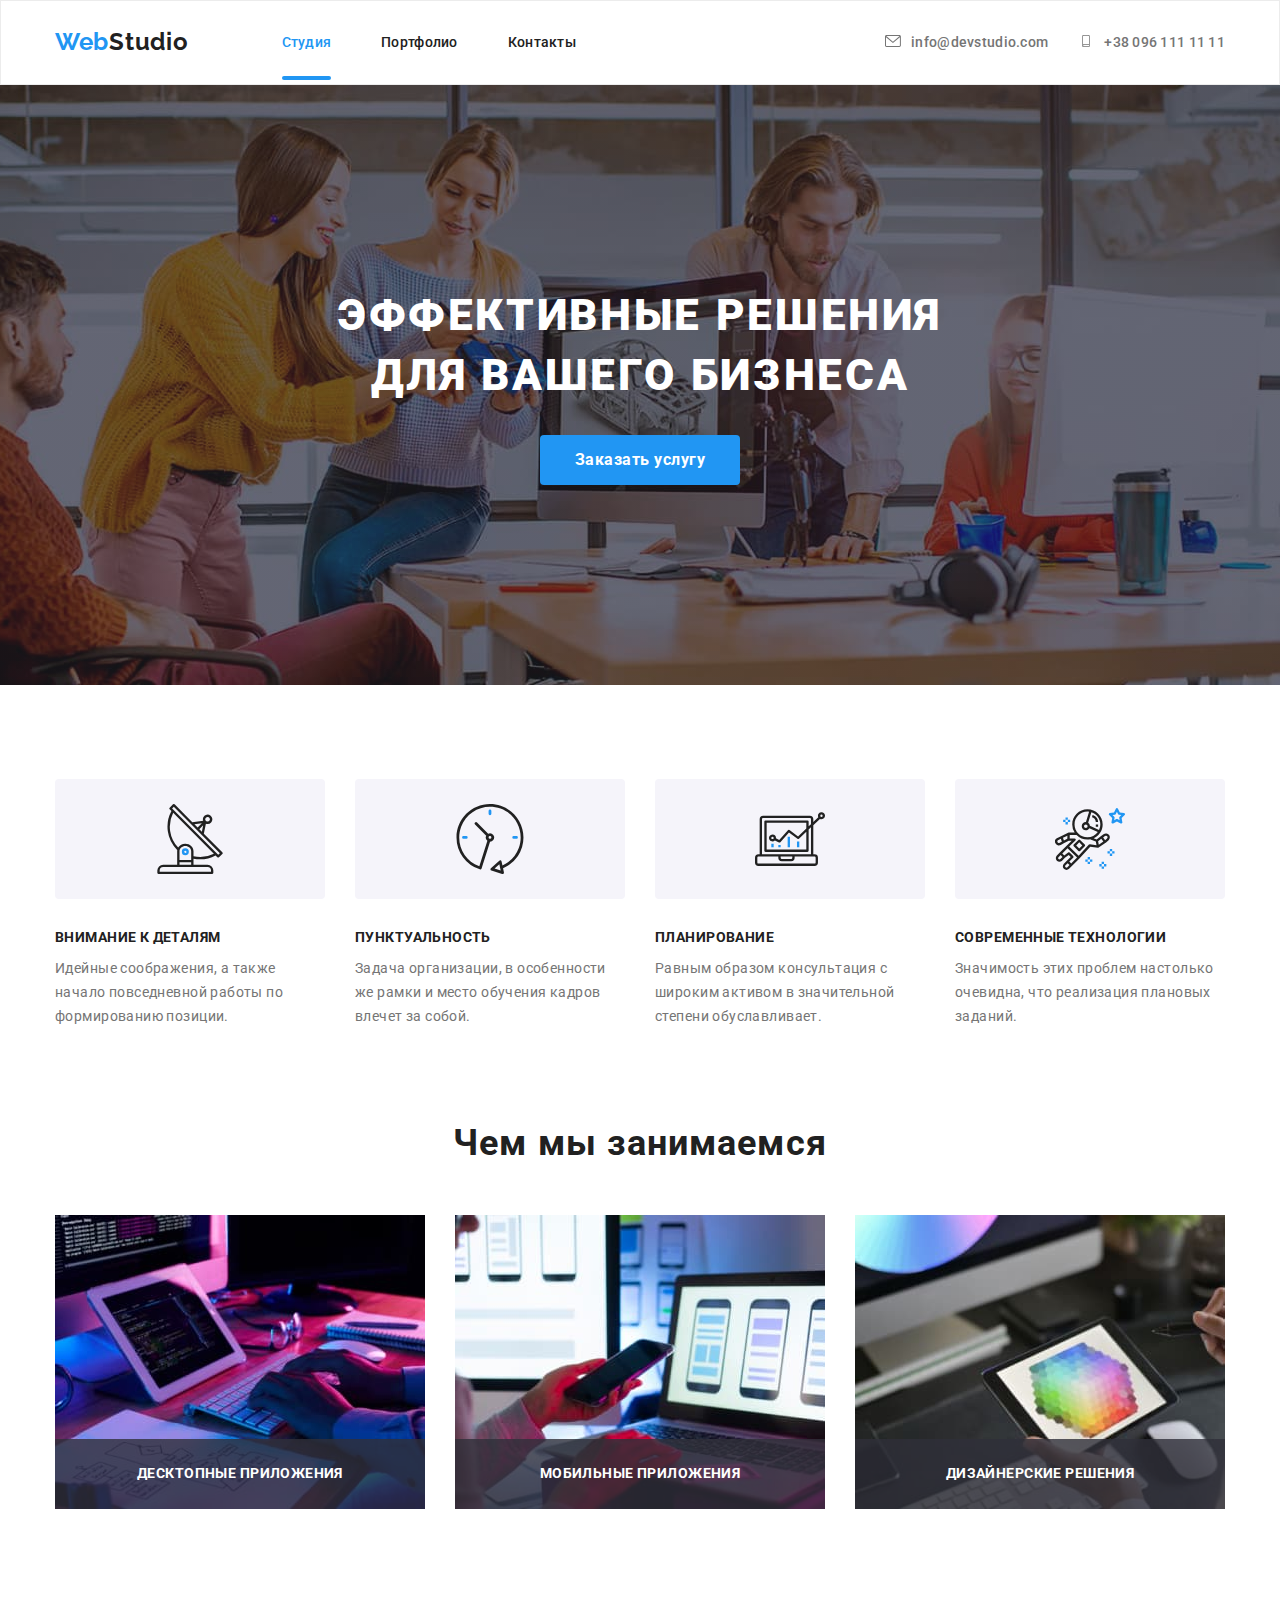
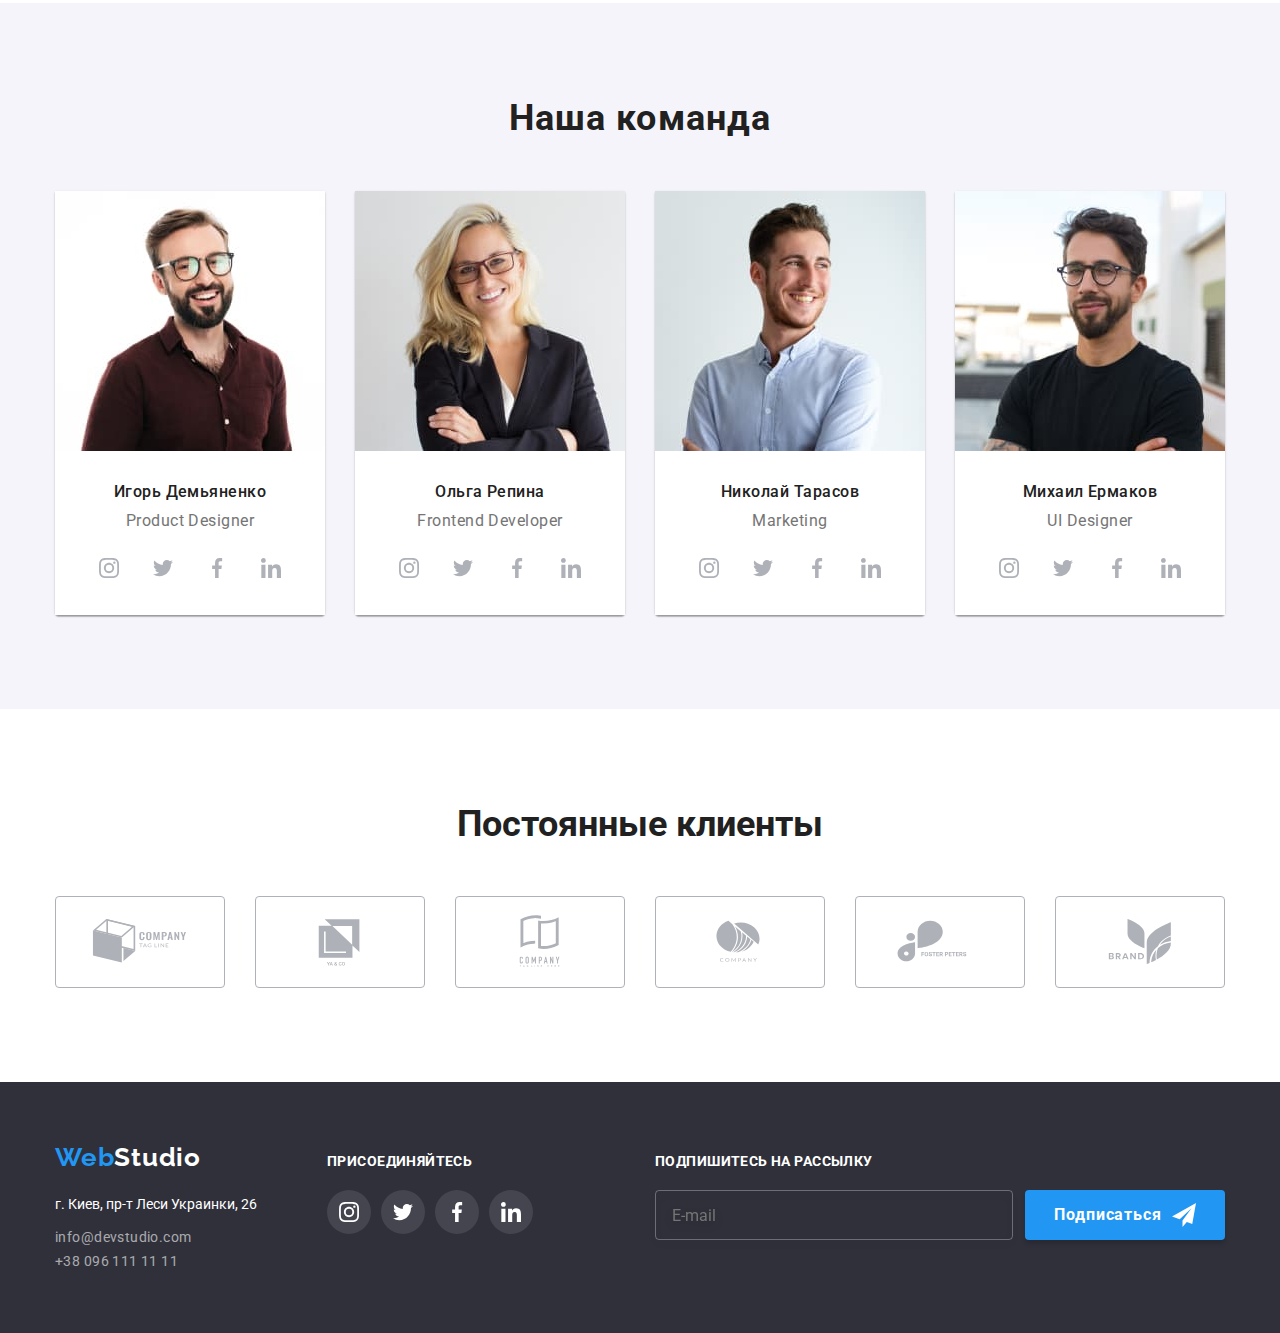
==== commit af0fdca2: "5" ====
--- a/index.html
+++ b/index.html
@@ -26,10 +26,10 @@
         <nav class="container mobile-menu_container">
             <ul class="mobile-menu-list" style="list-style-type:none">
                 <li class="mobile-menu_link_item">
-                    <a class="mobile-menu_link">Студия</a>
+                    <a href="./index.html" class="mobile-menu_link">Студия</a>
                 </li>
                 <li class="mobile-menu_link_item">
-                    <a class="mobile-menu_link">Портфолио</a>
+                    <a href="./portfolio.html" class="mobile-menu_link">Портфолио</a>
                 </li>
                 <li class="mobile-menu_link_item">
                     <a class="mobile-menu_link">Контакты</a>
--- a/css/main.min.css
+++ b/css/main.min.css
@@ -1 +1 @@
-body{font-family:"Roboto","Raleway",sans-serif;color:#757575}:root{--brand-color: #2196F3;--title-color: #212121}h1,h2,h3,h4,h5,h6,p{margin-top:0;margin-bottom:0}ul{margin-top:0;margin-bottom:0;padding-left:0}img{display:block;max-width:100%;height:auto}button{cursor:pointer;border:none}a{text-decoration:none;outline:none}.container{width:100%;padding-left:15px;padding-right:15px}@media screen and (min-width: 480px){.container{width:480px;margin-left:auto;margin-right:auto}}@media screen and (min-width: 768px){.container{width:768px}}@media screen and (min-width: 1200px){.container{width:1200px}}.services{padding-top:0px;padding-bottom:94px}.list-services{display:flex;justify-content:center;align-items:center;margin-top:0;margin-bottom:0;padding-left:0}.examples-service{position:relative;margin-right:30px}.examples-service:nth-child(3n){margin-right:0px}.examples-service-background{position:absolute;bottom:0px;width:370px;height:70px;background:rgba(47,48,58,.8)}.examples-service-title{font-style:normal;font-weight:700;font-size:14px;line-height:1.14;text-align:center;letter-spacing:.03em;text-transform:uppercase;color:#fff;padding-top:27px;padding-bottom:27px}.title-services{font-style:normal;font-weight:700;font-size:36px;line-height:1.2;color:var(--title-color);letter-spacing:.03em;text-align:center;margin-top:0;margin-bottom:50px}@media screen and (max-width: 1199px){.services{display:none}}@media screen and (max-width: 767px){.site-nav{display:none}.auth-nav{display:none}}.container__header{display:flex;align-items:center;justify-content:space-between}.page-header{padding-top:16px;padding-bottom:16px;border:1px solid #ececec}.logo{font-family:"Raleway";font-style:normal;font-weight:700;font-size:24px;line-height:1.7;letter-spacing:.03em;color:#2196f3}.logo__studio-header{color:var(--title-color)}.mobile-menu-open{background-color:rgba(0,0,0,0);border:none;padding:0;line-height:0}.mobile-menu{position:fixed;width:100%;height:100%;z-index:1000;top:0;left:0;background-color:#fff;opacity:0;visibility:hidden;pointer-events:none}.mobile-menu.is-open{opacity:1;visibility:visible;pointer-events:auto}.mobile-menu_container{position:relative;padding-left:50px;padding-top:48px;padding-bottom:48px}.mobile-menu_close-button{position:absolute;top:20px;right:17px;padding:0;line-height:0;border:none;background-color:rgba(0,0,0,0)}.mobile-menu_close-button:hover,.mobile-menu_close-button:focus{fill:var(--brand-color)}.mobile-menu-list{margin-bottom:302px}.mobile-menu_link{font-style:normal;font-weight:500;font-size:40px;line-height:1.8;text-align:center;letter-spacing:.02em;color:#212121;cursor:pointer}.mobile-menu_link:hover,.mobile-menu_link:focus{color:var(--brand-color)}.mobile-menu__tel{padding-bottom:32px}.mobile-menu__tel .link{font-style:normal;font-weight:500;font-size:34px;line-height:1.18;letter-spacing:.02em;color:var(--brand-color)}.mobile-menu__mail{padding-bottom:64px}.mobile-menu__mail .link{font-style:normal;font-weight:500;font-size:24px;line-height:1.7;letter-spacing:.02em;color:#757575}.mobile-menu-social-list{display:flex}.mobile-menu__social-item{font-style:normal;font-weight:500;font-size:18px;line-height:1.22;letter-spacing:.02em;color:var(--brand-color)}.mobile-menu__social-item:not(:last-child){margin-right:10px}.mobile-menu__social-item:not(:last-child)::after{content:"";width:22px;height:0px;border:1px solid rgba(33,33,33,.2);transform:rotate(90deg);margin-left:10px}@media screen and (min-width: 768px){.mobile-menu-open{display:none}.page-header{padding-top:21px;padding-bottom:21px}.site-nav__link{display:flex;align-items:center;text-decoration:none}.logo{margin-right:88px}.site-nav__item .link{font-style:normal;font-weight:500;font-size:14px;line-height:16px;letter-spacing:.02em;color:#212121;padding-top:21px;padding-bottom:30px;transition-property:color;transition-duration:250ms;transition-timing-function:cubic-bezier(0.4, 0, 0.2, 1)}.site-nav__item .link:hover,.site-nav__item .link:focus{font-weight:500;font-size:14px;line-height:1.2;color:var(--brand-color)}.site-nav__item:not(:last-child){margin-right:50px}.site-nav .site-nav__item .link-studio{position:relative;color:var(--brand-color)}.site-nav .site-nav__item .link-studio::after{display:inline-block;content:"";position:absolute;bottom:0;left:0;width:100%;height:4px;background:var(--brand-color);border-radius:2px}.site-nav .site-nav__item .link-portfolio{position:relative;color:var(--brand-color)}.site-nav .site-nav__item .link-portfolio::after{display:inline-block;content:"";position:absolute;bottom:0;left:0;width:100%;height:4px;background:var(--brand-color);border-radius:2px}}.auth-nav{margin-left:auto}.auth-nav .link{font-style:normal;font-weight:500;font-size:12px;line-height:14px;letter-spacing:.02em;color:#757575;transition-property:color;transition-duration:250ms;transition-timing-function:cubic-bezier(0.4, 0, 0.2, 1)}.auth-nav .link:hover,.auth-nav .link:focus{font-weight:500;font-size:14px;line-height:1.2;color:var(--brand-color)}.auth-nav__mail-icon{margin-right:8px}.auth-nav__tel-icon{margin-right:8px}@media screen and (min-width: 1200px){.page-header{border-bottom:1px solid #ececec}.logo{margin-right:93px}.auth-nav{display:flex;margin-left:auto}.auth-nav .link{font-size:14px;line-height:16px}.auth-nav__mail{margin-right:30px}.auth-nav__mail-icon{width:16px;height:12px;margin-right:10px;fill:#757575;transition-property:fill;transition-duration:250ms;transition-timing-function:cubic-bezier(0.4, 0, 0.2, 1)}.auth-nav .link:hover .auth-nav__mail-icon,.auth-nav .link:focus .auth-nav__mail-icon{fill:var(--brand-color)}.auth-nav__tel-icon{width:16px;height:12px;margin-right:10px;fill:#757575;transition-property:fill;transition-duration:250ms;transition-timing-function:cubic-bezier(0.4, 0, 0.2, 1)}.auth-nav .link:hover .auth-nav__tel-icon,.auth-nav .link:focus .auth-nav__tel-icon{fill:var(--brand-color)}}.order-section{padding:118px 60px;background-image:linear-gradient(to right, rgba(47, 48, 58, 0.4), rgba(47, 48, 58, 0.4)),url("/images/mobile/hero/hero-480/hero-480.jpg");background-repeat:no-repeat;background-position:50% 50%;background-size:cover}@media(min-device-pixel-ratio: 2),(min-resolution: 192dpi),(min-resolution: 2dppx){.order-section{background-image:linear-gradient(to right, rgba(47, 48, 58, 0.4), rgba(47, 48, 58, 0.4)),url("/images/mobile/hero/hero-480/hero-480@2x.jpg")}}.order-section{margin:0 auto}.container__order{text-align:center}.order-title{font-style:normal;font-weight:900;font-size:26px;line-height:42px;text-align:center;letter-spacing:.06em;text-transform:uppercase;color:#fff}.btn{font-family:"Roboto";font-style:normal;width:200px;height:50px;margin-top:30px;border-radius:4px;background-color:var(--brand-color);color:#fff;font-weight:700;font-size:16px;line-height:1.9;letter-spacing:.03em;border:2px solid rgba(0,0,0,0)}.order-caption{font-weight:900;font-size:44px;line-height:1.36;color:#fff;letter-spacing:.06em;text-transform:uppercase;text-align:center;padding-bottom:0px;margin-top:0;margin-bottom:0px}@media screen and (min-width: 768px){.order-section{padding:118px 204px;background-image:linear-gradient(to right, rgba(47, 48, 58, 0.4), rgba(47, 48, 58, 0.4)),url("/images/tablet/hero/hero-768.jpg")}}@media screen and (min-width: 768px)and (min-device-pixel-ratio: 2)and (min-width: 768px),screen and (min-width: 768px)and (min-resolution: 192dpi)and (min-width: 768px),screen and (min-width: 768px)and (min-resolution: 2dppx)and (min-width: 768px){.order-section{background-image:linear-gradient(to right, rgba(47, 48, 58, 0.4), rgba(47, 48, 58, 0.4)),url("/images/tablet/hero/hero-768@2x.jpg")}}@media screen and (min-width: 1200px){.order-section{padding-top:200px;padding-bottom:200px;background-image:linear-gradient(to right, rgba(47, 48, 58, 0.4), rgba(47, 48, 58, 0.4)),url("/images/desktop/hero/hero-1600.jpg")}}@media screen and (min-width: 1200px)and (min-device-pixel-ratio: 2)and (min-width: 1200px),screen and (min-width: 1200px)and (min-resolution: 192dpi)and (min-width: 1200px),screen and (min-width: 1200px)and (min-resolution: 2dppx)and (min-width: 1200px){.order-section{background-image:linear-gradient(to right, rgba(47, 48, 58, 0.4), rgba(47, 48, 58, 0.4)),url("/images/desktop/hero/hero-1600@2x.jpg")}}.team{padding-top:60px;padding-bottom:60px;background-color:#f5f4fa}.title-team{font-style:normal;font-weight:700;font-size:36px;line-height:1.2;color:var(--title-color);text-align:center;letter-spacing:.03em;margin-bottom:30px}.list-team{text-align:center;margin:0 auto;padding-left:0}.item-team{box-shadow:0px 1px 3px rgba(0,0,0,.12),0px 1px 1px rgba(0,0,0,.14),0px 2px 1px rgba(0,0,0,.2);border-radius:0px 0px 4px 4px;margin-bottom:30px}.item-team:nth-child(4n){margin-right:0px}.item-team:nth-child(4n){margin-bottom:0px}.team-name{font-style:normal;font-weight:500;font-size:16px;line-height:1.2;color:var(--title-color);letter-spacing:.03em;margin-bottom:10px;justify-content:center;text-align:center}.team-border{padding-top:30px;padding-bottom:24px;background-color:#fff;border:1px solid rgba(0,0,0,0)}.team-metier{font-style:normal;font-weight:400;font-size:16px;line-height:1.2;letter-spacing:.03em;margin-top:0;margin-bottom:16px;margin-left:auto;margin-right:auto;text-align:center}.social-list{display:flex;gap:10px;justify-content:center}.social-list-link{display:flex;width:44px;height:44px;border-radius:50%;justify-content:center;align-items:center;transition-property:background-color,fill;transition-duration:250ms;transition-timing-function:cubic-bezier(0.4, 0, 0.2, 1)}.social-list-link:hover,.social-list-link:focus{background-color:var(--brand-color)}.social-list-icon{fill:#afb1b8;transition-property:fill;transition-duration:250ms;transition-timing-function:cubic-bezier(0.4, 0, 0.2, 1)}.social-list-link:hover .social-list-icon,.social-list-link:focus .social-list-icon{fill:#fff}@media screen and (min-width: 768px){.list-team{display:flex;justify-content:center;align-items:center;gap:30px;flex-wrap:wrap}.item-team{width:354px;margin-bottom:0px}}@media screen and (min-width: 1200px){.list-team{display:flex;justify-content:center;align-items:center}.item-team{width:270px}}.advantage{padding-top:60px;padding-bottom:60px}.advantage-list__items{width:100%}.advantage-list__items:not(:last-child){margin-bottom:30px}.advantage-list__icon{display:flex;justify-content:center;align-items:center;background-color:#f5f4fa;height:120px;border-radius:4px}.advantage-list__type{font-style:normal;text-align:center;font-weight:700;font-size:14px;line-height:1.2;color:var(--title-color);letter-spacing:.03em;text-transform:uppercase;margin-top:30px;margin-bottom:10px}.advantage-list__text{font-style:normal;font-weight:400;font-size:14px;line-height:24px;letter-spacing:.03em;color:#757575;margin-top:0px;margin-bottom:0}@media screen and (min-width: 768px){.advantage-list__items{width:354px}.advantage-list{display:flex;flex-wrap:wrap;gap:30px}.advantage-list__type{text-align:start}}@media screen and (min-width: 1200px){.advantage-list__items{width:270px}}.clients{padding-top:60px;padding-bottom:60px}.clients-title{margin-top:0;margin-bottom:50px;text-align:center;color:var(--title-color);font-weight:700;font-style:normal;font-size:36px;line-height:1.2;letter-spacing:3%}.clients-list{display:flex;justify-content:center;align-items:center;flex-wrap:wrap;gap:30px}.clients-list-link{display:flex;justify-content:center;align-items:center;width:210px;height:92px;border:1px solid #afb1b8;border-radius:4px;transition-property:fill,border;transition-duration:250ms;transition-timing-function:cubic-bezier(0.4, 0, 0.2, 1)}.clients-list-link:hover,.clients-list-link:focus{border:1px solid var(--brand-color)}.clients-list-icon{fill:#afb1b8;transition-property:fill;transition-duration:250ms;transition-timing-function:cubic-bezier(0.4, 0, 0.2, 1)}.clients-list-link:hover .clients-list-icon,.clients-list-link:focus .clients-list-icon{fill:var(--brand-color)}@media screen and (min-width: 480px){.clients{padding-top:94px;padding-bottom:94px}.clients-list-link{width:210px}}@media screen and (min-width: 768px){.clients-list-link{width:226px}.clients-list-link{margin-right:0}}@media screen and (min-width: 1200px){.clients-list-link{width:170px}.clients-list-link{margin-right:0}}.section-portfolio{padding-top:60px;padding-bottom:60px}.portfolio-nav{display:flex;align-items:center;flex-wrap:wrap;margin-top:0;margin-bottom:40px}.portfolio-nav__item{margin-right:8px;margin-bottom:15px}.portfolio-nav__item:last-child{margin-right:0}.portfolio-nav__item:nth-last-child(-n+2){margin-bottom:0}.portfolio-nav__btn{font-family:"Roboto";font-weight:500;font-size:16px;line-height:1.63;letter-spacing:.03em;color:var(--title-color);padding:6px 22px;margin-top:0;margin-bottom:0px;border:2px solid rgba(0,0,0,0);border-radius:4px;transition-property:background-color;transition-duration:250ms;transition-timing-function:cubic-bezier(0.4, 0, 0.2, 1)}.portfolio-nav__btn:hover,.portfolio-nav__btn:focus{background-color:var(--brand-color);color:#fff;font-weight:500;font-size:16px;line-height:1.63;letter-spacing:.03em;outline:none;border:2px solid rgba(0,0,0,0);filter:drop-shadow(0px 4px 4px rgba(0, 0, 0, 0.25))}.examples__item{width:450px}.examples__item:hover,.examples__item:focus{box-shadow:0px 4px 4px rgba(0,0,0,.25)}.examples__item:not(:last-child){margin-bottom:30px}.examples__img{position:relative;overflow:hidden}.examples__img:hover .examples__overlow{transform:translate(0, 0)}.examples__overlow{position:absolute;left:0;top:0;width:100%;height:100%;padding:63px 24px;overflow:auto;transform:translate(0, 100%);transition:transform 250ms cubic-bezier(0.4, 0, 0.2, 1);background-color:rgba(33,150,243,.9);font-style:normal;font-weight:400;font-size:18px;line-height:1.55;letter-spacing:.03em;color:#fff}.examples__border{padding:20px 24px;border:1px solid #eee}.examples__title{font-style:normal;font-weight:700;font-size:18px;line-height:2;letter-spacing:.06em;color:var(--title-color)}.examples__text{font-style:normal;font-weight:400;font-size:16px;line-height:1.9;letter-spacing:.03em;color:#757575}@media screen and (min-width: 768px){.portfolio-nav{justify-content:center;margin-bottom:30px}.portfolio-nav__item{margin-bottom:0px}.portfolio-nav__item:last-child{margin-right:0}.examples{display:flex;flex-wrap:wrap}.examples__item{width:354px;margin-right:30px;margin-bottom:30px}.examples__item:nth-child(2n){margin-right:0px}.examples__item:nth-last-child(-n+2){margin-bottom:0}.examples__border-first{padding-bottom:56px}}@media screen and (min-width: 1200px){.section-portfolio{padding-top:94px;padding-bottom:94px}.examples__item{width:370px}.examples__item:nth-child(2n){margin-right:30px}.examples__item:nth-last-child(-n+2){margin-bottom:30px}.examples__item:nth-child(3n){margin-right:0px}.examples__item:nth-last-child(-n+3){margin-bottom:0}.examples__border-first{padding-bottom:20px}.portfolio-nav{margin-bottom:50px}}.page-footer{text-align:center;background-color:#2f303a;padding-top:60px;padding-bottom:60px}.page-footer .link{font-style:normal;font-size:14px;line-height:1.7;color:rgba(255,255,255,.6);text-decoration:none;letter-spacing:.03em}.page-footer .link:hover,.page-footer .link:focus{color:var(--brand-color)}.container-address{margin-top:20px;margin-bottom:60px}.container-address .mail{margin-bottom:8px}.address{font-style:normal;font-size:14px;line-height:1.7;color:#fff;padding-top:0;margin-top:0;margin-bottom:8px}.title-footer{font-style:normal;font-weight:700;font-size:14px;line-height:1.14;letter-spacing:.03em;text-transform:uppercase;color:#fff;margin-bottom:20px;padding-top:auto}.logo-text{font-family:"Raleway";font-style:normal;font-weight:700;font-size:26px;line-height:1.19;letter-spacing:.03em;color:var(--brand-color);margin-top:0px}.logo-footer{display:inline-block}.studio-footer{color:#fff}.studio-header{color:var(--title-color)}.footer-list{display:flex;gap:10px;justify-content:center}.footer-list-link{display:flex;width:44px;height:44px;border-radius:50%;justify-content:center;align-items:center;margin-bottom:60px;background-color:rgba(255,255,255,.1);transition-property:background-color;transition-duration:250ms;transition-timing-function:cubic-bezier(0.4, 0, 0.2, 1)}.footer-list-link:hover,.footer-list-link:focus{background-color:var(--brand-color)}.footer-list-icon{fill:#fff}@media screen and (min-width: 768px){.footer-wraper{display:flex;justify-content:center;align-items:center}.footer-list-link{margin-bottom:0px}.container-address{margin-top:20px;margin-bottom:0px}.social-list-icon-footer{margin-left:165px;margin-bottom:auto}.subscribe-text{margin-top:60px}}@media screen and (min-width: 1200px){.page-footer{display:flex}.container-footer{display:flex;align-items:start}.social-list-icon-footer{margin-left:70px;margin-top:12px;margin-bottom:auto}.title-footer{text-align:start}.logo-footer{display:flex}.container-address{text-align:start}}.subscribe-icon-send{margin-left:10px}.subscribe-text{font-style:normal;font-weight:700;font-size:14px;line-height:1.14;letter-spacing:.03em;text-transform:uppercase;color:#fff;margin-bottom:20px}.subscribe-email{width:100%;height:50px;border:1px solid rgba(255,255,255,.3);filter:drop-shadow(0px 4px 4px rgba(0, 0, 0, 0.15));border-radius:4px;padding-left:16px;padding-right:16px;color:#fff;background:rgba(0,0,0,0);margin-bottom:20px}.subscribe-btn{text-align:center;width:200px;min-height:50px;background-color:var(--brand-color);font-style:normal;font-weight:700;font-size:16px;line-height:30px;letter-spacing:.06em;color:#fff;border-radius:4px;box-shadow:0px 4px 4px rgba(0,0,0,.15)}.subscribe-btn:hover,.subscribe-btn:focus{background:#188ce8;box-shadow:0px 4px 4px rgba(0,0,0,.15)}@media screen and (min-width: 768px){.subscribe-email{display:block;width:450px;margin-left:auto;margin-right:auto}.subscribe-form{text-align:center}}@media screen and (min-width: 1200px){.subscribe-form{margin-left:auto;padding-top:auto;padding-bottom:auto;justify-content:center;align-items:center}.subckribe-form{display:flex;margin-left:auto;align-items:center}.subscribe-btn{display:flex;justify-content:center;align-items:center;margin-left:12px;height:50px}.input-form{display:flex}.subscribe-email{width:358px;margin-right:0;margin-top:0;margin-bottom:0}.subscribe-text{text-align:start;margin-top:12px}}.backdrop{position:fixed;z-index:100;left:0;top:0;width:100%;height:100%;background:rgba(0,0,0,.2);transition-property:opacity,visibility;transition-duration:250ms;transition-timing-function:cubic-bezier(0.4, 0, 0.2, 1)}.backdrop.is-hidden{opacity:0;visibility:hidden;pointer-events:none}.modal{position:absolute;top:50%;left:50%;transform:translate(-50%, -50%);width:528px;min-height:581px;background:#fff;box-shadow:0px 1px 3px rgba(0,0,0,.12),0px 1px 1px rgba(0,0,0,.14),0px 2px 1px rgba(0,0,0,.2);border-radius:4px;padding:40px}.button-close-btn{position:absolute;top:8px;right:8px;display:flex;justify-content:center;align-items:center;padding:0;width:30px;height:30px;background:#fff;border-radius:50%;background-color:rgba(0,0,0,0);border:1px solid rgba(0,0,0,.1)}.button-close-btn:hover,.button-close-btn:focus{fill:var(--brand-color);border-color:var(--brand-color)}.backdrop-form-title{font-style:normal;font-weight:700;font-size:20px;line-height:1.15;text-align:center;letter-spacing:.03em;color:#212121;margin-bottom:12px}.backdrop-input-wrupper{position:relative}.backdrop-icon{position:absolute;top:0;left:12px;transition-property:fill;transition-duration:250ms;transition-timing-function:cubic-bezier(0.4, 0, 0.2, 1)}.backdrop-label{display:block;font-style:normal;font-weight:400;font-size:12px;line-height:1.16;letter-spacing:.01em;color:#757575;outline:rgba(0,0,0,0)}.backdrop-form-input{width:100%;height:40px;margin-bottom:10px;padding-left:42px;border:1px solid rgba(33,33,33,.2);border-radius:4px;margin-top:4px;color:var(--brand-color);transition-property:border-color;transition-duration:250ms;transition-timing-function:cubic-bezier(0.4, 0, 0.2, 1);cursor:pointer}.backdrop-form-input:focus{border-color:var(--brand-color);outline:none}.backdrop-form-input:focus+.backdrop-icon{fill:var(--brand-color);cursor:pointer}.backdrop-textarea{width:100%;height:120px;border:1px solid rgba(33,33,33,.2);border-radius:4px;padding:12px 16px;margin-top:4px;resize:none;transition-property:border-color;transition-duration:250ms;transition-timing-function:cubic-bezier(0.4, 0, 0.2, 1)}.backdrop-textarea::placeholder{font-style:normal;font-weight:400;font-size:14px;line-height:1.14;letter-spacing:.01em;color:rgba(117,117,117,.5)}.backdrop-textarea:focus{border-color:var(--brand-color);outline:none}.backdrop-send-btn{display:flex;justify-content:center;align-items:center;width:200px;height:50px;background-color:var(--brand-color);color:#fff;border-radius:4px;font-style:normal;font-weight:700;font-size:16px;line-height:1.9;letter-spacing:.06em;margin-left:auto;margin-right:auto;cursor:pointer;border-radius:4px}.backdrop-send-btn:hover,.backdrop-send-btn:focus{background:#188ce8;box-shadow:0px 4px 4px rgba(0,0,0,.15)}.backdrop-label-check{display:flex;align-items:center;font-style:normal;font-weight:400;font-size:14px;line-height:1.7;letter-spacing:.03em;color:#757575;margin-bottom:30px;margin-top:20px}.backdrop-label-check:before{display:block;content:"";width:16px;height:15px;border:1px solid #212121;cursor:pointer;margin-right:7px}.checkbox-form{display:flex;justify-content:center}.backdrop-checkbox-contract{font-style:normal;font-weight:400;font-size:14px;line-height:24px;letter-spacing:.03em;text-decoration-line:underline;color:var(--brand-color)}.checkbox-form-input:checked+.backdrop-label-check:before{background-image:url(../images/iconcheck.svg);background-repeat:no-repeat;background-position:center;border:1px solid var(--brand-color)}.checkbox-form-input:focus+.backdrop-label-check:before{border-color:1px solid #2196f3}@media screen and (max-width: 1199px){.modal{width:450px;min-height:609px}.backdrop-label-check{font-size:11px;line-height:1.6}}/*# sourceMappingURL=main.min.css.map */+body{font-family:"Roboto","Raleway",sans-serif;color:#757575}:root{--brand-color: #2196F3;--title-color: #212121}h1,h2,h3,h4,h5,h6,p{margin-top:0;margin-bottom:0}ul{margin-top:0;margin-bottom:0;padding-left:0}img{display:block;max-width:100%;height:auto}button{cursor:pointer;border:none}a{text-decoration:none;outline:none}.container{width:100%;padding-left:15px;padding-right:15px}@media screen and (min-width: 480px){.container{width:480px;margin-left:auto;margin-right:auto}}@media screen and (min-width: 768px){.container{width:768px}}@media screen and (min-width: 1200px){.container{width:1200px}}.services{padding-top:0px;padding-bottom:94px}.list-services{display:flex;justify-content:center;align-items:center;margin-top:0;margin-bottom:0;padding-left:0}.examples-service{position:relative;margin-right:30px}.examples-service:nth-child(3n){margin-right:0px}.examples-service-background{position:absolute;bottom:0px;width:370px;height:70px;background:rgba(47,48,58,.8)}.examples-service-title{font-style:normal;font-weight:700;font-size:14px;line-height:1.14;text-align:center;letter-spacing:.03em;text-transform:uppercase;color:#fff;padding-top:27px;padding-bottom:27px}.title-services{font-style:normal;font-weight:700;font-size:36px;line-height:1.2;color:var(--title-color);letter-spacing:.03em;text-align:center;margin-top:0;margin-bottom:50px}@media screen and (max-width: 1199px){.services{display:none}}@media screen and (max-width: 767px){.site-nav{display:none}.auth-nav{display:none}}.container__header{display:flex;align-items:center;justify-content:space-between}.page-header{padding-top:16px;padding-bottom:16px;border:1px solid #ececec}.logo{font-family:"Raleway";font-style:normal;font-weight:700;font-size:24px;line-height:1.7;letter-spacing:.03em;color:#2196f3}.logo__studio-header{color:var(--title-color)}.mobile-menu-open{background-color:rgba(0,0,0,0);border:none;padding:0;line-height:0}.mobile-menu{position:fixed;width:100%;height:100%;z-index:1000;top:0;left:0;background-color:#fff;opacity:0;visibility:hidden;pointer-events:none}.mobile-menu.is-open{opacity:1;visibility:visible;pointer-events:auto}.mobile-menu_container{position:relative;padding-left:50px;padding-top:48px;padding-bottom:48px}.mobile-menu_close-button{position:absolute;top:20px;right:17px;padding:0;line-height:0;border:none;background-color:rgba(0,0,0,0)}.mobile-menu_close-button:hover,.mobile-menu_close-button:focus{fill:var(--brand-color)}.mobile-menu-list{margin-bottom:302px}.mobile-menu_link{font-style:normal;font-weight:500;font-size:40px;line-height:1.8;text-align:center;letter-spacing:.02em;color:#212121;cursor:pointer}.mobile-menu_link:hover,.mobile-menu_link:focus{color:var(--brand-color)}.mobile-menu__tel{padding-bottom:32px}.mobile-menu__tel .link{font-style:normal;font-weight:500;font-size:34px;line-height:1.18;letter-spacing:.02em;color:var(--brand-color)}.mobile-menu__mail{padding-bottom:64px}.mobile-menu__mail .link{font-style:normal;font-weight:500;font-size:24px;line-height:1.7;letter-spacing:.02em;color:#757575}.mobile-menu-social-list{display:flex}.mobile-menu__social-item{font-style:normal;font-weight:500;font-size:18px;line-height:1.22;letter-spacing:.02em;color:var(--brand-color)}.mobile-menu__social-item:not(:last-child){margin-right:10px}.mobile-menu__social-item:not(:last-child)::after{content:"";width:22px;height:0px;border:1px solid rgba(33,33,33,.2);transform:rotate(90deg);margin-left:10px}@media screen and (min-width: 768px){.mobile-menu-open{display:none}.page-header{padding-top:21px;padding-bottom:21px}.site-nav__link{display:flex;align-items:center;text-decoration:none}.logo{margin-right:88px}.site-nav__item .link{font-style:normal;font-weight:500;font-size:14px;line-height:16px;letter-spacing:.02em;color:#212121;padding-top:21px;padding-bottom:30px;transition-property:color;transition-duration:250ms;transition-timing-function:cubic-bezier(0.4, 0, 0.2, 1)}.site-nav__item .link:hover,.site-nav__item .link:focus{font-weight:500;font-size:14px;line-height:1.2;color:var(--brand-color)}.site-nav__item:not(:last-child){margin-right:50px}.site-nav .site-nav__item .link-studio{position:relative;color:var(--brand-color)}.site-nav .site-nav__item .link-studio::after{display:inline-block;content:"";position:absolute;bottom:0;left:0;width:100%;height:4px;background:var(--brand-color);border-radius:2px}.site-nav .site-nav__item .link-portfolio{position:relative;color:var(--brand-color)}.site-nav .site-nav__item .link-portfolio::after{display:inline-block;content:"";position:absolute;bottom:0;left:0;width:100%;height:4px;background:var(--brand-color);border-radius:2px}}.auth-nav{margin-left:auto}.auth-nav .link{font-style:normal;font-weight:500;font-size:12px;line-height:14px;letter-spacing:.02em;color:#757575;transition-property:color;transition-duration:250ms;transition-timing-function:cubic-bezier(0.4, 0, 0.2, 1)}.auth-nav .link:hover,.auth-nav .link:focus{font-weight:500;font-size:14px;line-height:1.2;color:var(--brand-color)}.auth-nav__mail-icon{margin-right:8px}.auth-nav__tel-icon{margin-right:8px}@media screen and (min-width: 1200px){.page-header{border-bottom:1px solid #ececec}.logo{margin-right:93px}.auth-nav{display:flex;margin-left:auto}.auth-nav .link{font-size:14px;line-height:16px}.auth-nav__mail{margin-right:30px}.auth-nav__mail-icon{width:16px;height:12px;margin-right:10px;fill:#757575;transition-property:fill;transition-duration:250ms;transition-timing-function:cubic-bezier(0.4, 0, 0.2, 1)}.auth-nav .link:hover .auth-nav__mail-icon,.auth-nav .link:focus .auth-nav__mail-icon{fill:var(--brand-color)}.auth-nav__tel-icon{width:16px;height:12px;margin-right:10px;fill:#757575;transition-property:fill;transition-duration:250ms;transition-timing-function:cubic-bezier(0.4, 0, 0.2, 1)}.auth-nav .link:hover .auth-nav__tel-icon,.auth-nav .link:focus .auth-nav__tel-icon{fill:var(--brand-color)}}.order-section{padding:118px 60px;background-image:linear-gradient(to right, rgba(47, 48, 58, 0.4), rgba(47, 48, 58, 0.4)),url("../images/mobile/hero/hero-480/hero-480.jpg");background-repeat:no-repeat;background-position:50% 50%;background-size:cover}@media(min-device-pixel-ratio: 2),(min-resolution: 192dpi),(min-resolution: 2dppx){.order-section{background-image:linear-gradient(to right, rgba(47, 48, 58, 0.4), rgba(47, 48, 58, 0.4)),url("../images/mobile/hero/hero-480/hero-480@2x.jpg")}}.order-section{margin:0 auto}.container__order{text-align:center}.order-title{font-style:normal;font-weight:900;font-size:26px;line-height:42px;text-align:center;letter-spacing:.06em;text-transform:uppercase;color:#fff}.btn{font-family:"Roboto";font-style:normal;width:200px;height:50px;margin-top:30px;border-radius:4px;background-color:var(--brand-color);color:#fff;font-weight:700;font-size:16px;line-height:1.9;letter-spacing:.03em;border:2px solid rgba(0,0,0,0)}.order-caption{font-weight:900;font-size:44px;line-height:1.36;color:#fff;letter-spacing:.06em;text-transform:uppercase;text-align:center;padding-bottom:0px;margin-top:0;margin-bottom:0px}@media screen and (min-width: 768px){.order-section{padding:118px 204px;background-image:linear-gradient(to right, rgba(47, 48, 58, 0.4), rgba(47, 48, 58, 0.4)),url("../images/tablet/hero/hero-768.jpg")}}@media screen and (min-width: 768px)and (min-device-pixel-ratio: 2)and (min-width: 768px),screen and (min-width: 768px)and (min-resolution: 192dpi)and (min-width: 768px),screen and (min-width: 768px)and (min-resolution: 2dppx)and (min-width: 768px){.order-section{background-image:linear-gradient(to right, rgba(47, 48, 58, 0.4), rgba(47, 48, 58, 0.4)),url("../images/tablet/hero/hero-768@2x.jpg")}}@media screen and (min-width: 1200px){.order-section{padding-top:200px;padding-bottom:200px;background-image:linear-gradient(to right, rgba(47, 48, 58, 0.4), rgba(47, 48, 58, 0.4)),url("../images/desktop/hero/hero-1600.jpg")}}@media screen and (min-width: 1200px)and (min-device-pixel-ratio: 2)and (min-width: 1200px),screen and (min-width: 1200px)and (min-resolution: 192dpi)and (min-width: 1200px),screen and (min-width: 1200px)and (min-resolution: 2dppx)and (min-width: 1200px){.order-section{background-image:linear-gradient(to right, rgba(47, 48, 58, 0.4), rgba(47, 48, 58, 0.4)),url("../images/desktop/hero/hero-1600@2x.jpg")}}@media screen and (min-width: 1200px){.order-title{font-size:44px;line-height:1.37}}.team{padding-top:60px;padding-bottom:60px;background-color:#f5f4fa}.title-team{font-style:normal;font-weight:700;font-size:36px;line-height:1.2;color:var(--title-color);text-align:center;letter-spacing:.03em;margin-bottom:30px}.list-team{text-align:center;margin:0 auto;padding-left:0}.item-team{box-shadow:0px 1px 3px rgba(0,0,0,.12),0px 1px 1px rgba(0,0,0,.14),0px 2px 1px rgba(0,0,0,.2);border-radius:0px 0px 4px 4px;margin-bottom:30px}.item-team:nth-child(4n){margin-right:0px}.item-team:nth-child(4n){margin-bottom:0px}.team-name{font-style:normal;font-weight:500;font-size:16px;line-height:1.2;color:var(--title-color);letter-spacing:.03em;margin-bottom:10px;justify-content:center;text-align:center}.team-border{padding-top:30px;padding-bottom:24px;background-color:#fff;border:1px solid rgba(0,0,0,0)}.team-metier{font-style:normal;font-weight:400;font-size:16px;line-height:1.2;letter-spacing:.03em;margin-top:0;margin-bottom:16px;margin-left:auto;margin-right:auto;text-align:center}.social-list{display:flex;gap:10px;justify-content:center}.social-list-link{display:flex;width:44px;height:44px;border-radius:50%;justify-content:center;align-items:center;transition-property:background-color,fill;transition-duration:250ms;transition-timing-function:cubic-bezier(0.4, 0, 0.2, 1)}.social-list-link:hover,.social-list-link:focus{background-color:var(--brand-color)}.social-list-icon{fill:#afb1b8;transition-property:fill;transition-duration:250ms;transition-timing-function:cubic-bezier(0.4, 0, 0.2, 1)}.social-list-link:hover .social-list-icon,.social-list-link:focus .social-list-icon{fill:#fff}@media screen and (min-width: 768px){.list-team{display:flex;justify-content:center;align-items:center;gap:30px;flex-wrap:wrap}.item-team{width:354px;margin-bottom:0px}}@media screen and (min-width: 1200px){.list-team{display:flex;justify-content:center;align-items:center}.item-team{width:270px}.team{padding-top:94px;padding-bottom:94px}.title-team{margin-bottom:50px}}.advantage{padding-top:60px;padding-bottom:60px}.advantage-list__items{width:100%}.advantage-list__items:not(:last-child){margin-bottom:30px}.advantage-list__icon{display:flex;justify-content:center;align-items:center;background-color:#f5f4fa;height:120px;border-radius:4px}.advantage-list__type{font-style:normal;text-align:center;font-weight:700;font-size:14px;line-height:1.2;color:var(--title-color);letter-spacing:.03em;text-transform:uppercase;margin-top:30px;margin-bottom:10px}.advantage-list__text{font-style:normal;font-weight:400;font-size:14px;line-height:24px;letter-spacing:.03em;color:#757575;margin-top:0px;margin-bottom:0}@media screen and (min-width: 768px){.advantage-list__items{width:354px}.advantage-list{display:flex;flex-wrap:wrap;gap:30px}.advantage-list__items:not(:last-child){margin-bottom:0px}.advantage-list__type{text-align:start}}@media screen and (min-width: 1200px){.advantage-list__items{width:270px}.advantage{padding-top:94px;padding-bottom:94px}}.clients{padding-top:60px;padding-bottom:60px}.clients-title{margin-top:0;margin-bottom:50px;text-align:center;color:var(--title-color);font-weight:700;font-style:normal;font-size:36px;line-height:1.2;letter-spacing:3%}.clients-list{display:flex;justify-content:center;align-items:center;flex-wrap:wrap;gap:30px}.clients-list-link{display:flex;justify-content:center;align-items:center;width:210px;height:92px;border:1px solid #afb1b8;border-radius:4px;transition-property:fill,border;transition-duration:250ms;transition-timing-function:cubic-bezier(0.4, 0, 0.2, 1)}.clients-list-link:hover,.clients-list-link:focus{border:1px solid var(--brand-color)}.clients-list-icon{fill:#afb1b8;transition-property:fill;transition-duration:250ms;transition-timing-function:cubic-bezier(0.4, 0, 0.2, 1)}.clients-list-link:hover .clients-list-icon,.clients-list-link:focus .clients-list-icon{fill:var(--brand-color)}@media screen and (min-width: 480px){.clients{padding-top:94px;padding-bottom:94px}.clients-list-link{width:210px}}@media screen and (min-width: 768px){.clients-list-link{width:226px}.clients-list-link{margin-right:0}}@media screen and (min-width: 1200px){.clients-list-link{width:170px}.clients-list-link{margin-right:0}}.section-portfolio{padding-top:60px;padding-bottom:60px}.portfolio-nav{display:flex;align-items:center;flex-wrap:wrap;margin-top:0;margin-bottom:40px}.portfolio-nav__item{margin-right:8px;margin-bottom:15px}.portfolio-nav__item:last-child{margin-right:0}.portfolio-nav__item:nth-last-child(-n+2){margin-bottom:0}.portfolio-nav__btn{font-family:"Roboto";font-weight:500;font-size:16px;line-height:1.63;letter-spacing:.03em;color:var(--title-color);padding:6px 22px;margin-top:0;margin-bottom:0px;border:2px solid rgba(0,0,0,0);border-radius:4px;transition-property:background-color;transition-duration:250ms;transition-timing-function:cubic-bezier(0.4, 0, 0.2, 1)}.portfolio-nav__btn:hover,.portfolio-nav__btn:focus{background-color:var(--brand-color);color:#fff;font-weight:500;font-size:16px;line-height:1.63;letter-spacing:.03em;outline:none;border:2px solid rgba(0,0,0,0);filter:drop-shadow(0px 4px 4px rgba(0, 0, 0, 0.25))}.examples__item{width:450px}.examples__item:hover,.examples__item:focus{box-shadow:0px 4px 4px rgba(0,0,0,.25)}.examples__item:not(:last-child){margin-bottom:30px}.examples__img{position:relative;overflow:hidden}.examples__img:hover .examples__overlow{transform:translate(0, 0)}.examples__overlow{position:absolute;left:0;top:0;width:100%;height:100%;padding:63px 24px;overflow:auto;transform:translate(0, 100%);transition:transform 250ms cubic-bezier(0.4, 0, 0.2, 1);background-color:rgba(33,150,243,.9);font-style:normal;font-weight:400;font-size:18px;line-height:1.55;letter-spacing:.03em;color:#fff}.examples__border{padding:20px 24px;border:1px solid #eee}.examples__title{font-style:normal;font-weight:700;font-size:18px;line-height:2;letter-spacing:.06em;color:var(--title-color)}.examples__text{font-style:normal;font-weight:400;font-size:16px;line-height:1.9;letter-spacing:.03em;color:#757575}@media screen and (min-width: 768px){.portfolio-nav{justify-content:center;margin-bottom:30px}.portfolio-nav__item{margin-bottom:0px}.portfolio-nav__item:last-child{margin-right:0}.examples{display:flex;flex-wrap:wrap}.examples__item{width:354px;margin-right:30px;margin-bottom:30px}.examples__item:nth-child(2n){margin-right:0px}.examples__item:nth-last-child(-n+2){margin-bottom:0}.examples__border-first{padding-bottom:56px}}@media screen and (min-width: 1200px){.section-portfolio{padding-top:94px;padding-bottom:94px}.examples__item{width:370px}.examples__item:nth-child(2n){margin-right:30px}.examples__item:nth-last-child(-n+2){margin-bottom:30px}.examples__item:nth-child(3n){margin-right:0px}.examples__item:nth-last-child(-n+3){margin-bottom:0}.examples__border-first{padding-bottom:20px}.portfolio-nav{margin-bottom:50px}}.page-footer{text-align:center;background-color:#2f303a;padding-top:60px;padding-bottom:60px}.page-footer .link{font-style:normal;font-size:14px;line-height:1.7;color:rgba(255,255,255,.6);text-decoration:none;letter-spacing:.03em}.page-footer .link:hover,.page-footer .link:focus{color:var(--brand-color)}.container-address{margin-top:20px;margin-bottom:60px}.container-address .mail{margin-bottom:8px}.address{font-style:normal;font-size:14px;line-height:1.7;color:#fff;padding-top:0;margin-top:0;margin-bottom:8px}.title-footer{font-style:normal;font-weight:700;font-size:14px;line-height:1.14;letter-spacing:.03em;text-transform:uppercase;color:#fff;margin-bottom:20px;padding-top:auto}.logo-text{font-family:"Raleway";font-style:normal;font-weight:700;font-size:26px;line-height:1.19;letter-spacing:.03em;color:var(--brand-color);margin-top:0px}.logo-footer{display:inline-block}.studio-footer{color:#fff}.studio-header{color:var(--title-color)}.footer-list{display:flex;gap:10px;justify-content:center}.footer-list-link{display:flex;width:44px;height:44px;border-radius:50%;justify-content:center;align-items:center;margin-bottom:60px;background-color:rgba(255,255,255,.1);transition-property:background-color;transition-duration:250ms;transition-timing-function:cubic-bezier(0.4, 0, 0.2, 1)}.footer-list-link:hover,.footer-list-link:focus{background-color:var(--brand-color)}.footer-list-icon{fill:#fff}@media screen and (min-width: 768px){.footer-wraper{display:flex;justify-content:center;align-items:center}.footer-list-link{margin-bottom:0px}.container-address{margin-top:20px;margin-bottom:0px}.social-list-icon-footer{margin-left:165px;margin-bottom:auto}.subscribe-text{margin-top:60px}}@media screen and (min-width: 1200px){.page-footer{display:flex}.container-footer{display:flex;align-items:start}.social-list-icon-footer{margin-left:70px;margin-top:12px;margin-bottom:auto}.title-footer{text-align:start}.logo-footer{display:flex}.container-address{text-align:start}.container-address .mail{margin-bottom:9px}.address{margin-bottom:9px}}.subscribe-icon-send{margin-left:10px}.subscribe-text{font-style:normal;font-weight:700;font-size:14px;line-height:1.14;letter-spacing:.03em;text-transform:uppercase;color:#fff;margin-bottom:20px}.subscribe-email{width:100%;height:50px;border:1px solid rgba(255,255,255,.3);filter:drop-shadow(0px 4px 4px rgba(0, 0, 0, 0.15));border-radius:4px;padding-left:16px;padding-right:16px;color:#fff;background:rgba(0,0,0,0);margin-bottom:20px}.subscribe-btn{text-align:center;width:200px;min-height:50px;background-color:var(--brand-color);font-style:normal;font-weight:700;font-size:16px;line-height:30px;letter-spacing:.06em;color:#fff;border-radius:4px;box-shadow:0px 4px 4px rgba(0,0,0,.15)}.subscribe-btn:hover,.subscribe-btn:focus{background:#188ce8;box-shadow:0px 4px 4px rgba(0,0,0,.15)}@media screen and (min-width: 768px){.subscribe-email{display:block;width:450px;margin-left:auto;margin-right:auto}.subscribe-form{text-align:center}}@media screen and (min-width: 1200px){.subscribe-form{margin-left:auto;padding-top:auto;padding-bottom:auto;justify-content:center;align-items:center}.subckribe-form{display:flex;margin-left:auto;align-items:center}.subscribe-btn{display:flex;justify-content:center;align-items:center;margin-left:12px;height:50px}.input-form{display:flex}.subscribe-email{width:358px;margin-right:0;margin-top:0;margin-bottom:0}.subscribe-text{text-align:start;margin-top:12px}}.backdrop{position:fixed;z-index:100;left:0;top:0;width:100%;height:100%;background:rgba(0,0,0,.2);transition-property:opacity,visibility;transition-duration:250ms;transition-timing-function:cubic-bezier(0.4, 0, 0.2, 1)}.backdrop.is-hidden{opacity:0;visibility:hidden;pointer-events:none}.modal{position:absolute;top:50%;left:50%;transform:translate(-50%, -50%);width:528px;min-height:581px;background:#fff;box-shadow:0px 1px 3px rgba(0,0,0,.12),0px 1px 1px rgba(0,0,0,.14),0px 2px 1px rgba(0,0,0,.2);border-radius:4px;padding:40px}.button-close-btn{position:absolute;top:8px;right:8px;display:flex;justify-content:center;align-items:center;padding:0;width:30px;height:30px;background:#fff;border-radius:50%;background-color:rgba(0,0,0,0);border:1px solid rgba(0,0,0,.1)}.button-close-btn:hover,.button-close-btn:focus{fill:var(--brand-color);border-color:var(--brand-color)}.backdrop-form-title{font-style:normal;font-weight:700;font-size:20px;line-height:1.15;text-align:center;letter-spacing:.03em;color:#212121;margin-bottom:12px}.backdrop-input-wrupper{position:relative}.backdrop-icon{position:absolute;top:0;left:12px;transition-property:fill;transition-duration:250ms;transition-timing-function:cubic-bezier(0.4, 0, 0.2, 1)}.backdrop-label{display:block;font-style:normal;font-weight:400;font-size:12px;line-height:1.16;letter-spacing:.01em;color:#757575;outline:rgba(0,0,0,0)}.backdrop-form-input{width:100%;height:40px;margin-bottom:10px;padding-left:42px;border:1px solid rgba(33,33,33,.2);border-radius:4px;margin-top:4px;color:var(--brand-color);transition-property:border-color;transition-duration:250ms;transition-timing-function:cubic-bezier(0.4, 0, 0.2, 1);cursor:pointer}.backdrop-form-input:focus{border-color:var(--brand-color);outline:none}.backdrop-form-input:focus+.backdrop-icon{fill:var(--brand-color);cursor:pointer}.backdrop-textarea{width:100%;height:120px;border:1px solid rgba(33,33,33,.2);border-radius:4px;padding:12px 16px;margin-top:4px;resize:none;transition-property:border-color;transition-duration:250ms;transition-timing-function:cubic-bezier(0.4, 0, 0.2, 1)}.backdrop-textarea::placeholder{font-style:normal;font-weight:400;font-size:14px;line-height:1.14;letter-spacing:.01em;color:rgba(117,117,117,.5)}.backdrop-textarea:focus{border-color:var(--brand-color);outline:none}.backdrop-send-btn{display:flex;justify-content:center;align-items:center;width:200px;height:50px;background-color:var(--brand-color);color:#fff;border-radius:4px;font-style:normal;font-weight:700;font-size:16px;line-height:1.9;letter-spacing:.06em;margin-left:auto;margin-right:auto;cursor:pointer;border-radius:4px}.backdrop-send-btn:hover,.backdrop-send-btn:focus{background:#188ce8;box-shadow:0px 4px 4px rgba(0,0,0,.15)}.backdrop-label-check{display:flex;align-items:center;font-style:normal;font-weight:400;font-size:14px;line-height:1.7;letter-spacing:.03em;color:#757575;margin-bottom:30px;margin-top:20px}.backdrop-label-check:before{display:block;content:"";width:16px;height:15px;border:1px solid #212121;cursor:pointer;margin-right:7px}.checkbox-form{display:flex;justify-content:center}.backdrop-checkbox-contract{font-style:normal;font-weight:400;font-size:14px;line-height:24px;letter-spacing:.03em;text-decoration-line:underline;color:var(--brand-color)}.checkbox-form-input:checked+.backdrop-label-check:before{background-image:url(../images/iconcheck.svg);background-repeat:no-repeat;background-position:center;border:1px solid var(--brand-color)}.checkbox-form-input:focus+.backdrop-label-check:before{border-color:1px solid #2196f3}@media screen and (max-width: 1199px){.modal{width:450px;min-height:609px}.backdrop-label-check{font-size:11px;line-height:1.6}}/*# sourceMappingURL=main.min.css.map */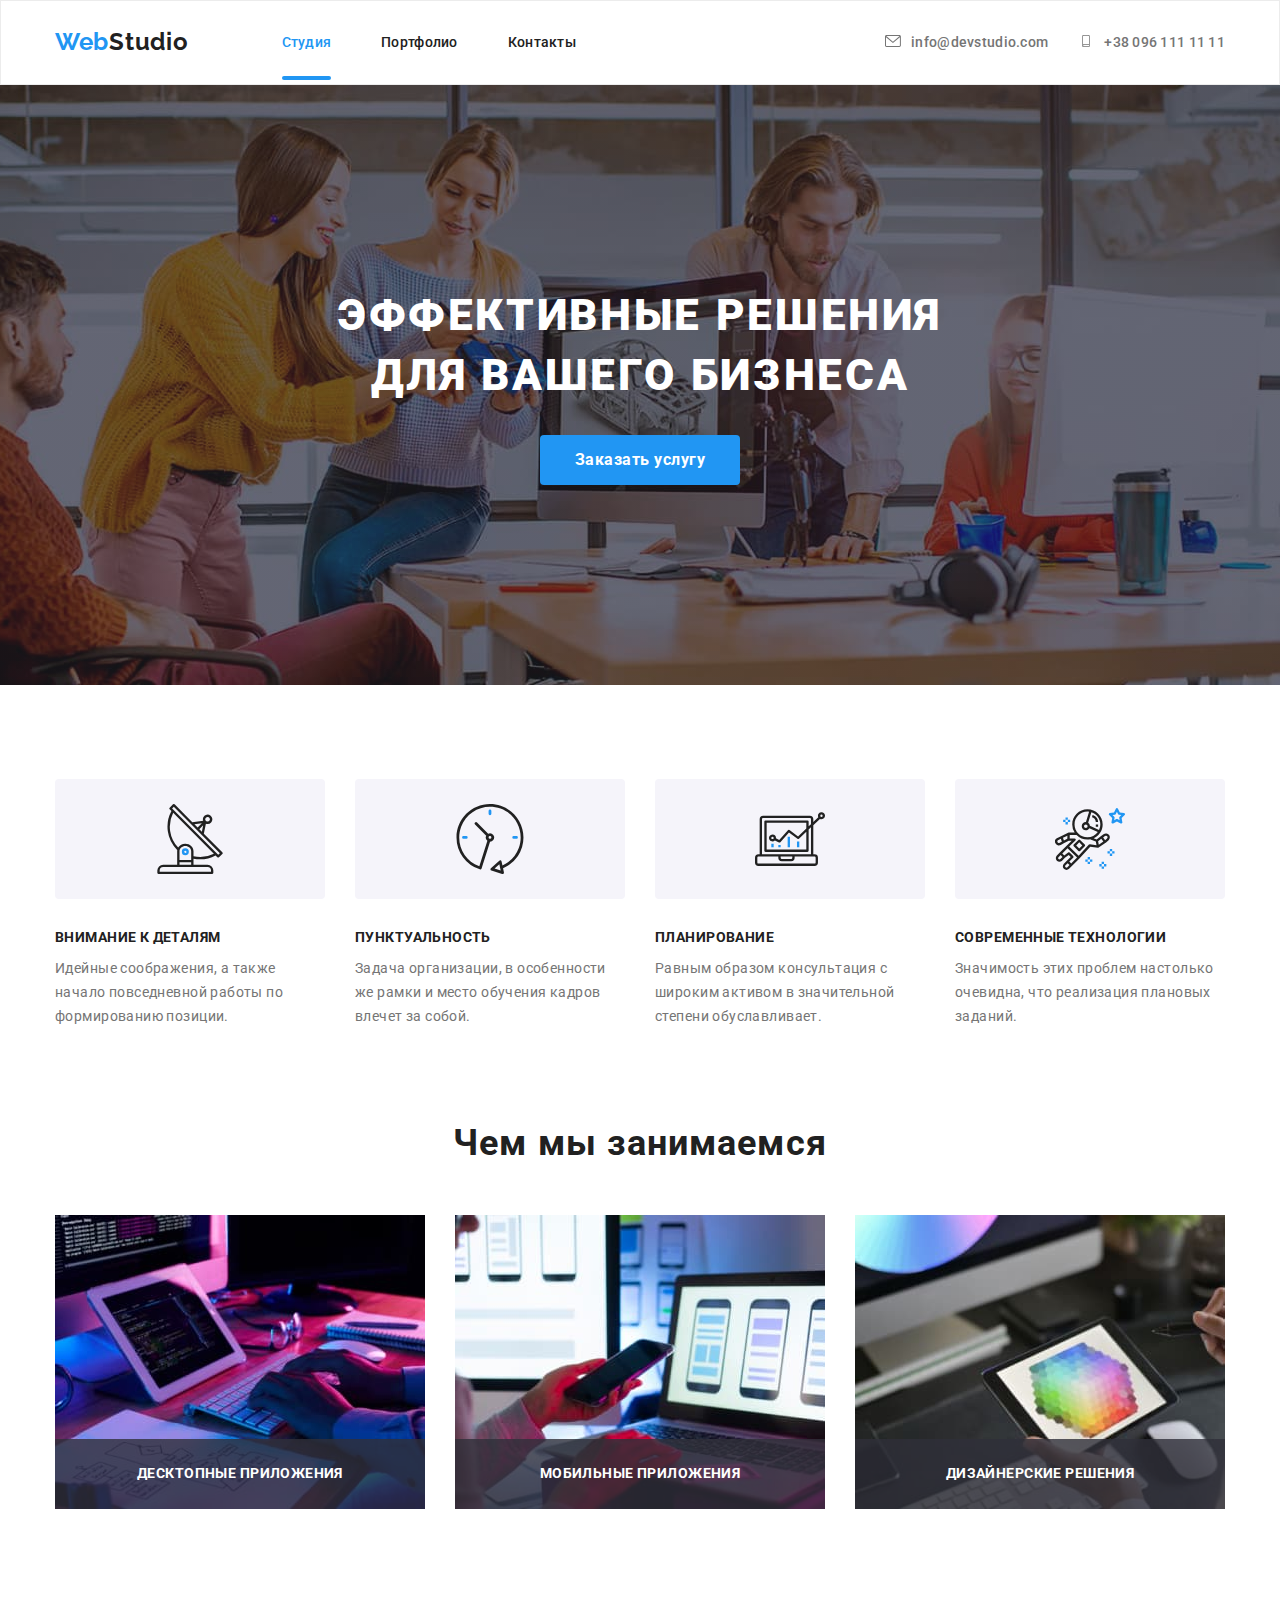
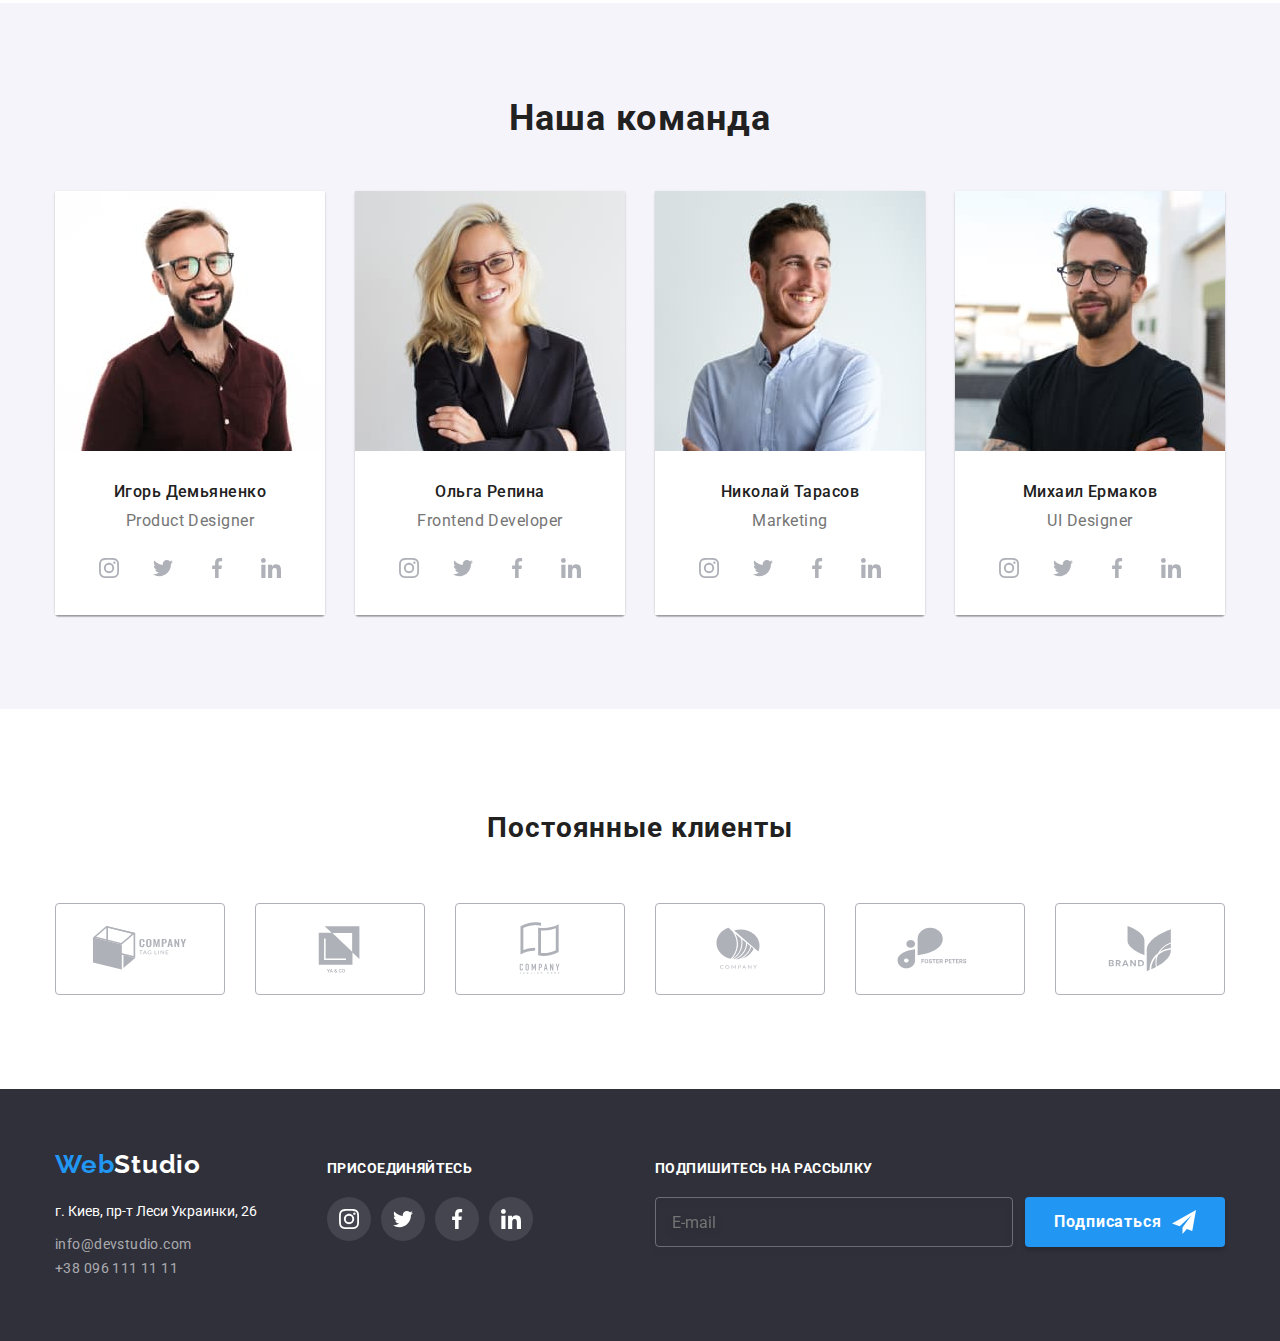
==== commit 2b924021: "7" ====
--- a/index.html
+++ b/index.html
@@ -295,7 +295,7 @@
                    <picture>
                       <source srcset="./images/desktop/team/nikolay-270/nikolay-270.jpg 1x, ./images/desktop/team/nikolay-270/nikolay-270@2x.jpg 2x"
                        media="(min-width: 1200px)"/>
-                       <source srcset="./images/tablet/team/nikolay-354/nikolay-354.jpg 1x, /images/tablet/team/nikolay-354/nikolay-354@2x.jpg 2x" 
+                       <source srcset="./images/tablet/team/nikolay-354/nikolay-354.jpg 1x, ./images/tablet/team/nikolay-354/nikolay-354@2x.jpg 2x" 
                        media="(min-width: 768px)"/>
                        <source srcset="./images/mobile/team/nikolay-450/nikolay-450.jpg 1x, ./images/mobile/team/nikolay-450/nikolay-450@2x.jpg 2x" 
                        media="(max-width: 767px)"/>
--- a/css/main.min.css
+++ b/css/main.min.css
@@ -1 +1 @@
-body{font-family:"Roboto","Raleway",sans-serif;color:#757575}:root{--brand-color: #2196F3;--title-color: #212121}h1,h2,h3,h4,h5,h6,p{margin-top:0;margin-bottom:0}ul{margin-top:0;margin-bottom:0;padding-left:0}img{display:block;max-width:100%;height:auto}button{cursor:pointer;border:none}a{text-decoration:none;outline:none}.container{width:100%;padding-left:15px;padding-right:15px}@media screen and (min-width: 480px){.container{width:480px;margin-left:auto;margin-right:auto}}@media screen and (min-width: 768px){.container{width:768px}}@media screen and (min-width: 1200px){.container{width:1200px}}.services{padding-top:0px;padding-bottom:94px}.list-services{display:flex;justify-content:center;align-items:center;margin-top:0;margin-bottom:0;padding-left:0}.examples-service{position:relative;margin-right:30px}.examples-service:nth-child(3n){margin-right:0px}.examples-service-background{position:absolute;bottom:0px;width:370px;height:70px;background:rgba(47,48,58,.8)}.examples-service-title{font-style:normal;font-weight:700;font-size:14px;line-height:1.14;text-align:center;letter-spacing:.03em;text-transform:uppercase;color:#fff;padding-top:27px;padding-bottom:27px}.title-services{font-style:normal;font-weight:700;font-size:36px;line-height:1.2;color:var(--title-color);letter-spacing:.03em;text-align:center;margin-top:0;margin-bottom:50px}@media screen and (max-width: 1199px){.services{display:none}}@media screen and (max-width: 767px){.site-nav{display:none}.auth-nav{display:none}}.container__header{display:flex;align-items:center;justify-content:space-between}.page-header{padding-top:16px;padding-bottom:16px;border:1px solid #ececec}.logo{font-family:"Raleway";font-style:normal;font-weight:700;font-size:24px;line-height:1.7;letter-spacing:.03em;color:#2196f3}.logo__studio-header{color:var(--title-color)}.mobile-menu-open{background-color:rgba(0,0,0,0);border:none;padding:0;line-height:0}.mobile-menu{position:fixed;width:100%;height:100%;z-index:1000;top:0;left:0;background-color:#fff;opacity:0;visibility:hidden;pointer-events:none}.mobile-menu.is-open{opacity:1;visibility:visible;pointer-events:auto}.mobile-menu_container{position:relative;padding-left:50px;padding-top:48px;padding-bottom:48px}.mobile-menu_close-button{position:absolute;top:20px;right:17px;padding:0;line-height:0;border:none;background-color:rgba(0,0,0,0)}.mobile-menu_close-button:hover,.mobile-menu_close-button:focus{fill:var(--brand-color)}.mobile-menu-list{margin-bottom:302px}.mobile-menu_link{font-style:normal;font-weight:500;font-size:40px;line-height:1.8;text-align:center;letter-spacing:.02em;color:#212121;cursor:pointer}.mobile-menu_link:hover,.mobile-menu_link:focus{color:var(--brand-color)}.mobile-menu__tel{padding-bottom:32px}.mobile-menu__tel .link{font-style:normal;font-weight:500;font-size:34px;line-height:1.18;letter-spacing:.02em;color:var(--brand-color)}.mobile-menu__mail{padding-bottom:64px}.mobile-menu__mail .link{font-style:normal;font-weight:500;font-size:24px;line-height:1.7;letter-spacing:.02em;color:#757575}.mobile-menu-social-list{display:flex}.mobile-menu__social-item{font-style:normal;font-weight:500;font-size:18px;line-height:1.22;letter-spacing:.02em;color:var(--brand-color)}.mobile-menu__social-item:not(:last-child){margin-right:10px}.mobile-menu__social-item:not(:last-child)::after{content:"";width:22px;height:0px;border:1px solid rgba(33,33,33,.2);transform:rotate(90deg);margin-left:10px}@media screen and (min-width: 768px){.mobile-menu-open{display:none}.page-header{padding-top:21px;padding-bottom:21px}.site-nav__link{display:flex;align-items:center;text-decoration:none}.logo{margin-right:88px}.site-nav__item .link{font-style:normal;font-weight:500;font-size:14px;line-height:16px;letter-spacing:.02em;color:#212121;padding-top:21px;padding-bottom:30px;transition-property:color;transition-duration:250ms;transition-timing-function:cubic-bezier(0.4, 0, 0.2, 1)}.site-nav__item .link:hover,.site-nav__item .link:focus{font-weight:500;font-size:14px;line-height:1.2;color:var(--brand-color)}.site-nav__item:not(:last-child){margin-right:50px}.site-nav .site-nav__item .link-studio{position:relative;color:var(--brand-color)}.site-nav .site-nav__item .link-studio::after{display:inline-block;content:"";position:absolute;bottom:0;left:0;width:100%;height:4px;background:var(--brand-color);border-radius:2px}.site-nav .site-nav__item .link-portfolio{position:relative;color:var(--brand-color)}.site-nav .site-nav__item .link-portfolio::after{display:inline-block;content:"";position:absolute;bottom:0;left:0;width:100%;height:4px;background:var(--brand-color);border-radius:2px}}.auth-nav{margin-left:auto}.auth-nav .link{font-style:normal;font-weight:500;font-size:12px;line-height:14px;letter-spacing:.02em;color:#757575;transition-property:color;transition-duration:250ms;transition-timing-function:cubic-bezier(0.4, 0, 0.2, 1)}.auth-nav .link:hover,.auth-nav .link:focus{font-weight:500;font-size:14px;line-height:1.2;color:var(--brand-color)}.auth-nav__mail-icon{margin-right:8px}.auth-nav__tel-icon{margin-right:8px}@media screen and (min-width: 1200px){.page-header{border-bottom:1px solid #ececec}.logo{margin-right:93px}.auth-nav{display:flex;margin-left:auto}.auth-nav .link{font-size:14px;line-height:16px}.auth-nav__mail{margin-right:30px}.auth-nav__mail-icon{width:16px;height:12px;margin-right:10px;fill:#757575;transition-property:fill;transition-duration:250ms;transition-timing-function:cubic-bezier(0.4, 0, 0.2, 1)}.auth-nav .link:hover .auth-nav__mail-icon,.auth-nav .link:focus .auth-nav__mail-icon{fill:var(--brand-color)}.auth-nav__tel-icon{width:16px;height:12px;margin-right:10px;fill:#757575;transition-property:fill;transition-duration:250ms;transition-timing-function:cubic-bezier(0.4, 0, 0.2, 1)}.auth-nav .link:hover .auth-nav__tel-icon,.auth-nav .link:focus .auth-nav__tel-icon{fill:var(--brand-color)}}.order-section{padding:118px 60px;background-image:linear-gradient(to right, rgba(47, 48, 58, 0.4), rgba(47, 48, 58, 0.4)),url("../images/mobile/hero/hero-480/hero-480.jpg");background-repeat:no-repeat;background-position:50% 50%;background-size:cover}@media(min-device-pixel-ratio: 2),(min-resolution: 192dpi),(min-resolution: 2dppx){.order-section{background-image:linear-gradient(to right, rgba(47, 48, 58, 0.4), rgba(47, 48, 58, 0.4)),url("../images/mobile/hero/hero-480/hero-480@2x.jpg")}}.order-section{margin:0 auto}.container__order{text-align:center}.order-title{font-style:normal;font-weight:900;font-size:26px;line-height:42px;text-align:center;letter-spacing:.06em;text-transform:uppercase;color:#fff}.btn{font-family:"Roboto";font-style:normal;width:200px;height:50px;margin-top:30px;border-radius:4px;background-color:var(--brand-color);color:#fff;font-weight:700;font-size:16px;line-height:1.9;letter-spacing:.03em;border:2px solid rgba(0,0,0,0)}.order-caption{font-weight:900;font-size:44px;line-height:1.36;color:#fff;letter-spacing:.06em;text-transform:uppercase;text-align:center;padding-bottom:0px;margin-top:0;margin-bottom:0px}@media screen and (min-width: 768px){.order-section{padding:118px 204px;background-image:linear-gradient(to right, rgba(47, 48, 58, 0.4), rgba(47, 48, 58, 0.4)),url("../images/tablet/hero/hero-768.jpg")}}@media screen and (min-width: 768px)and (min-device-pixel-ratio: 2)and (min-width: 768px),screen and (min-width: 768px)and (min-resolution: 192dpi)and (min-width: 768px),screen and (min-width: 768px)and (min-resolution: 2dppx)and (min-width: 768px){.order-section{background-image:linear-gradient(to right, rgba(47, 48, 58, 0.4), rgba(47, 48, 58, 0.4)),url("../images/tablet/hero/hero-768@2x.jpg")}}@media screen and (min-width: 1200px){.order-section{padding-top:200px;padding-bottom:200px;background-image:linear-gradient(to right, rgba(47, 48, 58, 0.4), rgba(47, 48, 58, 0.4)),url("../images/desktop/hero/hero-1600.jpg")}}@media screen and (min-width: 1200px)and (min-device-pixel-ratio: 2)and (min-width: 1200px),screen and (min-width: 1200px)and (min-resolution: 192dpi)and (min-width: 1200px),screen and (min-width: 1200px)and (min-resolution: 2dppx)and (min-width: 1200px){.order-section{background-image:linear-gradient(to right, rgba(47, 48, 58, 0.4), rgba(47, 48, 58, 0.4)),url("../images/desktop/hero/hero-1600@2x.jpg")}}@media screen and (min-width: 1200px){.order-title{font-size:44px;line-height:1.37}}.team{padding-top:60px;padding-bottom:60px;background-color:#f5f4fa}.title-team{font-style:normal;font-weight:700;font-size:36px;line-height:1.2;color:var(--title-color);text-align:center;letter-spacing:.03em;margin-bottom:30px}.list-team{text-align:center;margin:0 auto;padding-left:0}.item-team{box-shadow:0px 1px 3px rgba(0,0,0,.12),0px 1px 1px rgba(0,0,0,.14),0px 2px 1px rgba(0,0,0,.2);border-radius:0px 0px 4px 4px;margin-bottom:30px}.item-team:nth-child(4n){margin-right:0px}.item-team:nth-child(4n){margin-bottom:0px}.team-name{font-style:normal;font-weight:500;font-size:16px;line-height:1.2;color:var(--title-color);letter-spacing:.03em;margin-bottom:10px;justify-content:center;text-align:center}.team-border{padding-top:30px;padding-bottom:24px;background-color:#fff;border:1px solid rgba(0,0,0,0)}.team-metier{font-style:normal;font-weight:400;font-size:16px;line-height:1.2;letter-spacing:.03em;margin-top:0;margin-bottom:16px;margin-left:auto;margin-right:auto;text-align:center}.social-list{display:flex;gap:10px;justify-content:center}.social-list-link{display:flex;width:44px;height:44px;border-radius:50%;justify-content:center;align-items:center;transition-property:background-color,fill;transition-duration:250ms;transition-timing-function:cubic-bezier(0.4, 0, 0.2, 1)}.social-list-link:hover,.social-list-link:focus{background-color:var(--brand-color)}.social-list-icon{fill:#afb1b8;transition-property:fill;transition-duration:250ms;transition-timing-function:cubic-bezier(0.4, 0, 0.2, 1)}.social-list-link:hover .social-list-icon,.social-list-link:focus .social-list-icon{fill:#fff}@media screen and (min-width: 768px){.list-team{display:flex;justify-content:center;align-items:center;gap:30px;flex-wrap:wrap}.item-team{width:354px;margin-bottom:0px}}@media screen and (min-width: 1200px){.list-team{display:flex;justify-content:center;align-items:center}.item-team{width:270px}.team{padding-top:94px;padding-bottom:94px}.title-team{margin-bottom:50px}}.advantage{padding-top:60px;padding-bottom:60px}.advantage-list__items{width:100%}.advantage-list__items:not(:last-child){margin-bottom:30px}.advantage-list__icon{display:flex;justify-content:center;align-items:center;background-color:#f5f4fa;height:120px;border-radius:4px}.advantage-list__type{font-style:normal;text-align:center;font-weight:700;font-size:14px;line-height:1.2;color:var(--title-color);letter-spacing:.03em;text-transform:uppercase;margin-top:30px;margin-bottom:10px}.advantage-list__text{font-style:normal;font-weight:400;font-size:14px;line-height:24px;letter-spacing:.03em;color:#757575;margin-top:0px;margin-bottom:0}@media screen and (min-width: 768px){.advantage-list__items{width:354px}.advantage-list{display:flex;flex-wrap:wrap;gap:30px}.advantage-list__items:not(:last-child){margin-bottom:0px}.advantage-list__type{text-align:start}}@media screen and (min-width: 1200px){.advantage-list__items{width:270px}.advantage{padding-top:94px;padding-bottom:94px}}.clients{padding-top:60px;padding-bottom:60px}.clients-title{margin-top:0;margin-bottom:50px;text-align:center;color:var(--title-color);font-weight:700;font-style:normal;font-size:36px;line-height:1.2;letter-spacing:3%}.clients-list{display:flex;justify-content:center;align-items:center;flex-wrap:wrap;gap:30px}.clients-list-link{display:flex;justify-content:center;align-items:center;width:210px;height:92px;border:1px solid #afb1b8;border-radius:4px;transition-property:fill,border;transition-duration:250ms;transition-timing-function:cubic-bezier(0.4, 0, 0.2, 1)}.clients-list-link:hover,.clients-list-link:focus{border:1px solid var(--brand-color)}.clients-list-icon{fill:#afb1b8;transition-property:fill;transition-duration:250ms;transition-timing-function:cubic-bezier(0.4, 0, 0.2, 1)}.clients-list-link:hover .clients-list-icon,.clients-list-link:focus .clients-list-icon{fill:var(--brand-color)}@media screen and (min-width: 480px){.clients{padding-top:94px;padding-bottom:94px}.clients-list-link{width:210px}}@media screen and (min-width: 768px){.clients-list-link{width:226px}.clients-list-link{margin-right:0}}@media screen and (min-width: 1200px){.clients-list-link{width:170px}.clients-list-link{margin-right:0}}.section-portfolio{padding-top:60px;padding-bottom:60px}.portfolio-nav{display:flex;align-items:center;flex-wrap:wrap;margin-top:0;margin-bottom:40px}.portfolio-nav__item{margin-right:8px;margin-bottom:15px}.portfolio-nav__item:last-child{margin-right:0}.portfolio-nav__item:nth-last-child(-n+2){margin-bottom:0}.portfolio-nav__btn{font-family:"Roboto";font-weight:500;font-size:16px;line-height:1.63;letter-spacing:.03em;color:var(--title-color);padding:6px 22px;margin-top:0;margin-bottom:0px;border:2px solid rgba(0,0,0,0);border-radius:4px;transition-property:background-color;transition-duration:250ms;transition-timing-function:cubic-bezier(0.4, 0, 0.2, 1)}.portfolio-nav__btn:hover,.portfolio-nav__btn:focus{background-color:var(--brand-color);color:#fff;font-weight:500;font-size:16px;line-height:1.63;letter-spacing:.03em;outline:none;border:2px solid rgba(0,0,0,0);filter:drop-shadow(0px 4px 4px rgba(0, 0, 0, 0.25))}.examples__item{width:450px}.examples__item:hover,.examples__item:focus{box-shadow:0px 4px 4px rgba(0,0,0,.25)}.examples__item:not(:last-child){margin-bottom:30px}.examples__img{position:relative;overflow:hidden}.examples__img:hover .examples__overlow{transform:translate(0, 0)}.examples__overlow{position:absolute;left:0;top:0;width:100%;height:100%;padding:63px 24px;overflow:auto;transform:translate(0, 100%);transition:transform 250ms cubic-bezier(0.4, 0, 0.2, 1);background-color:rgba(33,150,243,.9);font-style:normal;font-weight:400;font-size:18px;line-height:1.55;letter-spacing:.03em;color:#fff}.examples__border{padding:20px 24px;border:1px solid #eee}.examples__title{font-style:normal;font-weight:700;font-size:18px;line-height:2;letter-spacing:.06em;color:var(--title-color)}.examples__text{font-style:normal;font-weight:400;font-size:16px;line-height:1.9;letter-spacing:.03em;color:#757575}@media screen and (min-width: 768px){.portfolio-nav{justify-content:center;margin-bottom:30px}.portfolio-nav__item{margin-bottom:0px}.portfolio-nav__item:last-child{margin-right:0}.examples{display:flex;flex-wrap:wrap}.examples__item{width:354px;margin-right:30px;margin-bottom:30px}.examples__item:nth-child(2n){margin-right:0px}.examples__item:nth-last-child(-n+2){margin-bottom:0}.examples__border-first{padding-bottom:56px}}@media screen and (min-width: 1200px){.section-portfolio{padding-top:94px;padding-bottom:94px}.examples__item{width:370px}.examples__item:nth-child(2n){margin-right:30px}.examples__item:nth-last-child(-n+2){margin-bottom:30px}.examples__item:nth-child(3n){margin-right:0px}.examples__item:nth-last-child(-n+3){margin-bottom:0}.examples__border-first{padding-bottom:20px}.portfolio-nav{margin-bottom:50px}}.page-footer{text-align:center;background-color:#2f303a;padding-top:60px;padding-bottom:60px}.page-footer .link{font-style:normal;font-size:14px;line-height:1.7;color:rgba(255,255,255,.6);text-decoration:none;letter-spacing:.03em}.page-footer .link:hover,.page-footer .link:focus{color:var(--brand-color)}.container-address{margin-top:20px;margin-bottom:60px}.container-address .mail{margin-bottom:8px}.address{font-style:normal;font-size:14px;line-height:1.7;color:#fff;padding-top:0;margin-top:0;margin-bottom:8px}.title-footer{font-style:normal;font-weight:700;font-size:14px;line-height:1.14;letter-spacing:.03em;text-transform:uppercase;color:#fff;margin-bottom:20px;padding-top:auto}.logo-text{font-family:"Raleway";font-style:normal;font-weight:700;font-size:26px;line-height:1.19;letter-spacing:.03em;color:var(--brand-color);margin-top:0px}.logo-footer{display:inline-block}.studio-footer{color:#fff}.studio-header{color:var(--title-color)}.footer-list{display:flex;gap:10px;justify-content:center}.footer-list-link{display:flex;width:44px;height:44px;border-radius:50%;justify-content:center;align-items:center;margin-bottom:60px;background-color:rgba(255,255,255,.1);transition-property:background-color;transition-duration:250ms;transition-timing-function:cubic-bezier(0.4, 0, 0.2, 1)}.footer-list-link:hover,.footer-list-link:focus{background-color:var(--brand-color)}.footer-list-icon{fill:#fff}@media screen and (min-width: 768px){.footer-wraper{display:flex;justify-content:center;align-items:center}.footer-list-link{margin-bottom:0px}.container-address{margin-top:20px;margin-bottom:0px}.social-list-icon-footer{margin-left:165px;margin-bottom:auto}.subscribe-text{margin-top:60px}}@media screen and (min-width: 1200px){.page-footer{display:flex}.container-footer{display:flex;align-items:start}.social-list-icon-footer{margin-left:70px;margin-top:12px;margin-bottom:auto}.title-footer{text-align:start}.logo-footer{display:flex}.container-address{text-align:start}.container-address .mail{margin-bottom:9px}.address{margin-bottom:9px}}.subscribe-icon-send{margin-left:10px}.subscribe-text{font-style:normal;font-weight:700;font-size:14px;line-height:1.14;letter-spacing:.03em;text-transform:uppercase;color:#fff;margin-bottom:20px}.subscribe-email{width:100%;height:50px;border:1px solid rgba(255,255,255,.3);filter:drop-shadow(0px 4px 4px rgba(0, 0, 0, 0.15));border-radius:4px;padding-left:16px;padding-right:16px;color:#fff;background:rgba(0,0,0,0);margin-bottom:20px}.subscribe-btn{text-align:center;width:200px;min-height:50px;background-color:var(--brand-color);font-style:normal;font-weight:700;font-size:16px;line-height:30px;letter-spacing:.06em;color:#fff;border-radius:4px;box-shadow:0px 4px 4px rgba(0,0,0,.15)}.subscribe-btn:hover,.subscribe-btn:focus{background:#188ce8;box-shadow:0px 4px 4px rgba(0,0,0,.15)}@media screen and (min-width: 768px){.subscribe-email{display:block;width:450px;margin-left:auto;margin-right:auto}.subscribe-form{text-align:center}}@media screen and (min-width: 1200px){.subscribe-form{margin-left:auto;padding-top:auto;padding-bottom:auto;justify-content:center;align-items:center}.subckribe-form{display:flex;margin-left:auto;align-items:center}.subscribe-btn{display:flex;justify-content:center;align-items:center;margin-left:12px;height:50px}.input-form{display:flex}.subscribe-email{width:358px;margin-right:0;margin-top:0;margin-bottom:0}.subscribe-text{text-align:start;margin-top:12px}}.backdrop{position:fixed;z-index:100;left:0;top:0;width:100%;height:100%;background:rgba(0,0,0,.2);transition-property:opacity,visibility;transition-duration:250ms;transition-timing-function:cubic-bezier(0.4, 0, 0.2, 1)}.backdrop.is-hidden{opacity:0;visibility:hidden;pointer-events:none}.modal{position:absolute;top:50%;left:50%;transform:translate(-50%, -50%);width:528px;min-height:581px;background:#fff;box-shadow:0px 1px 3px rgba(0,0,0,.12),0px 1px 1px rgba(0,0,0,.14),0px 2px 1px rgba(0,0,0,.2);border-radius:4px;padding:40px}.button-close-btn{position:absolute;top:8px;right:8px;display:flex;justify-content:center;align-items:center;padding:0;width:30px;height:30px;background:#fff;border-radius:50%;background-color:rgba(0,0,0,0);border:1px solid rgba(0,0,0,.1)}.button-close-btn:hover,.button-close-btn:focus{fill:var(--brand-color);border-color:var(--brand-color)}.backdrop-form-title{font-style:normal;font-weight:700;font-size:20px;line-height:1.15;text-align:center;letter-spacing:.03em;color:#212121;margin-bottom:12px}.backdrop-input-wrupper{position:relative}.backdrop-icon{position:absolute;top:0;left:12px;transition-property:fill;transition-duration:250ms;transition-timing-function:cubic-bezier(0.4, 0, 0.2, 1)}.backdrop-label{display:block;font-style:normal;font-weight:400;font-size:12px;line-height:1.16;letter-spacing:.01em;color:#757575;outline:rgba(0,0,0,0)}.backdrop-form-input{width:100%;height:40px;margin-bottom:10px;padding-left:42px;border:1px solid rgba(33,33,33,.2);border-radius:4px;margin-top:4px;color:var(--brand-color);transition-property:border-color;transition-duration:250ms;transition-timing-function:cubic-bezier(0.4, 0, 0.2, 1);cursor:pointer}.backdrop-form-input:focus{border-color:var(--brand-color);outline:none}.backdrop-form-input:focus+.backdrop-icon{fill:var(--brand-color);cursor:pointer}.backdrop-textarea{width:100%;height:120px;border:1px solid rgba(33,33,33,.2);border-radius:4px;padding:12px 16px;margin-top:4px;resize:none;transition-property:border-color;transition-duration:250ms;transition-timing-function:cubic-bezier(0.4, 0, 0.2, 1)}.backdrop-textarea::placeholder{font-style:normal;font-weight:400;font-size:14px;line-height:1.14;letter-spacing:.01em;color:rgba(117,117,117,.5)}.backdrop-textarea:focus{border-color:var(--brand-color);outline:none}.backdrop-send-btn{display:flex;justify-content:center;align-items:center;width:200px;height:50px;background-color:var(--brand-color);color:#fff;border-radius:4px;font-style:normal;font-weight:700;font-size:16px;line-height:1.9;letter-spacing:.06em;margin-left:auto;margin-right:auto;cursor:pointer;border-radius:4px}.backdrop-send-btn:hover,.backdrop-send-btn:focus{background:#188ce8;box-shadow:0px 4px 4px rgba(0,0,0,.15)}.backdrop-label-check{display:flex;align-items:center;font-style:normal;font-weight:400;font-size:14px;line-height:1.7;letter-spacing:.03em;color:#757575;margin-bottom:30px;margin-top:20px}.backdrop-label-check:before{display:block;content:"";width:16px;height:15px;border:1px solid #212121;cursor:pointer;margin-right:7px}.checkbox-form{display:flex;justify-content:center}.backdrop-checkbox-contract{font-style:normal;font-weight:400;font-size:14px;line-height:24px;letter-spacing:.03em;text-decoration-line:underline;color:var(--brand-color)}.checkbox-form-input:checked+.backdrop-label-check:before{background-image:url(../images/iconcheck.svg);background-repeat:no-repeat;background-position:center;border:1px solid var(--brand-color)}.checkbox-form-input:focus+.backdrop-label-check:before{border-color:1px solid #2196f3}@media screen and (max-width: 1199px){.modal{width:450px;min-height:609px}.backdrop-label-check{font-size:11px;line-height:1.6}}/*# sourceMappingURL=main.min.css.map */+body{font-family:"Roboto","Raleway",sans-serif;color:#757575}:root{--brand-color: #2196F3;--title-color: #212121}h1,h2,h3,h4,h5,h6,p{margin-top:0;margin-bottom:0}ul{margin-top:0;margin-bottom:0;padding-left:0}img{display:block;max-width:100%;height:auto}button{cursor:pointer;border:none}a{text-decoration:none;outline:none}.container{width:100%;padding-left:15px;padding-right:15px}@media screen and (min-width: 480px){.container{width:480px;margin-left:auto;margin-right:auto}}@media screen and (min-width: 768px){.container{width:768px}}@media screen and (min-width: 1200px){.container{width:1200px}}.services{padding-top:0px;padding-bottom:94px}.list-services{display:flex;justify-content:center;align-items:center;margin-top:0;margin-bottom:0;padding-left:0}.examples-service{position:relative;margin-right:30px}.examples-service:nth-child(3n){margin-right:0px}.examples-service-background{position:absolute;bottom:0px;width:370px;height:70px;background:rgba(47,48,58,.8)}.examples-service-title{font-style:normal;font-weight:700;font-size:14px;line-height:1.14;text-align:center;letter-spacing:.03em;text-transform:uppercase;color:#fff;padding-top:27px;padding-bottom:27px}.title-services{font-style:normal;font-weight:700;font-size:36px;line-height:1.2;color:var(--title-color);letter-spacing:.03em;text-align:center;margin-top:0;margin-bottom:50px}@media screen and (max-width: 1199px){.services{display:none}}@media screen and (max-width: 767px){.site-nav{display:none}.auth-nav{display:none}}.container__header{display:flex;align-items:center;justify-content:space-between}.page-header{padding-top:16px;padding-bottom:16px;border:1px solid #ececec}.logo{font-family:"Raleway";font-style:normal;font-weight:700;font-size:24px;line-height:1.7;letter-spacing:.03em;color:#2196f3}.logo__studio-header{color:var(--title-color)}.mobile-menu-open{background-color:rgba(0,0,0,0);border:none;padding:0;line-height:0}.mobile-menu{position:fixed;width:100%;height:100%;z-index:1000;top:0;left:0;background-color:#fff;opacity:0;visibility:hidden;pointer-events:none}.mobile-menu.is-open{opacity:1;visibility:visible;pointer-events:auto}.mobile-menu_container{display:flex;flex-direction:column;justify-content:space-between;height:100%;position:relative;padding-left:50px;padding-top:48px;padding-bottom:48px}.mobile-menu-list{margin-bottom:auto}.mobile-menu_close-button{position:absolute;top:20px;right:17px;padding:0;line-height:0;border:none;background-color:rgba(0,0,0,0)}.mobile-menu_close-button:hover,.mobile-menu_close-button:focus{fill:var(--brand-color)}.mobile-menu_link{font-style:normal;font-weight:500;font-size:40px;line-height:1.8;text-align:center;letter-spacing:.02em;color:#212121;cursor:pointer}.mobile-menu_link:hover,.mobile-menu_link:focus{color:var(--brand-color)}.mobile-menu__tel{padding-bottom:32px}.mobile-menu__tel .link{font-style:normal;font-weight:500;font-size:34px;line-height:1.18;letter-spacing:.02em;color:var(--brand-color)}.mobile-menu__mail{padding-bottom:64px}.mobile-menu__mail .link{font-style:normal;font-weight:500;font-size:24px;line-height:1.7;letter-spacing:.02em;color:#757575}.mobile-menu-social-list{display:flex}.mobile-menu__social-item{font-style:normal;font-weight:500;font-size:18px;line-height:1.22;letter-spacing:.02em;color:var(--brand-color)}.mobile-menu__social-item:not(:last-child){margin-right:10px}.mobile-menu__social-item:not(:last-child)::after{content:"";width:22px;height:0px;border:1px solid rgba(33,33,33,.2);transform:rotate(90deg);margin-left:10px}@media screen and (min-width: 768px){.mobile-menu-open{display:none}.page-header{padding-top:21px;padding-bottom:21px}.site-nav__link{display:flex;align-items:center;text-decoration:none}.logo{margin-right:88px}.site-nav__item .link{font-style:normal;font-weight:500;font-size:14px;line-height:1.14;letter-spacing:.02em;color:#212121;padding-top:21px;padding-bottom:30px;transition-property:color;transition-duration:250ms;transition-timing-function:cubic-bezier(0.4, 0, 0.2, 1)}.site-nav__item .link:hover,.site-nav__item .link:focus{font-weight:500;font-size:14px;line-height:1.2;color:var(--brand-color)}.site-nav__item:not(:last-child){margin-right:50px}.site-nav .site-nav__item .link-studio{position:relative;color:var(--brand-color)}.site-nav .site-nav__item .link-studio::after{display:inline-block;content:"";position:absolute;bottom:0;left:0;width:100%;height:4px;background:var(--brand-color);border-radius:2px}.site-nav .site-nav__item .link-portfolio{position:relative;color:var(--brand-color)}.site-nav .site-nav__item .link-portfolio::after{display:inline-block;content:"";position:absolute;bottom:0;left:0;width:100%;height:4px;background:var(--brand-color);border-radius:2px}}.auth-nav{margin-left:auto}.auth-nav .link{font-style:normal;font-weight:500;font-size:12px;line-height:14px;letter-spacing:.02em;color:#757575;transition-property:color;transition-duration:250ms;transition-timing-function:cubic-bezier(0.4, 0, 0.2, 1)}.auth-nav .link:hover,.auth-nav .link:focus{font-weight:500;font-size:14px;line-height:1.2;color:var(--brand-color)}.auth-nav__mail-icon{margin-right:8px}.auth-nav__tel-icon{margin-right:8px}@media screen and (min-width: 1200px){.page-header{border-bottom:1px solid #ececec}.logo{margin-right:93px}.auth-nav{display:flex;margin-left:auto}.auth-nav .link{font-size:14px;line-height:16px}.auth-nav__mail{margin-right:30px}.auth-nav__mail-icon{width:16px;height:12px;margin-right:10px;fill:#757575;transition-property:fill;transition-duration:250ms;transition-timing-function:cubic-bezier(0.4, 0, 0.2, 1)}.auth-nav .link:hover .auth-nav__mail-icon,.auth-nav .link:focus .auth-nav__mail-icon{fill:var(--brand-color)}.auth-nav__tel-icon{width:16px;height:12px;margin-right:10px;fill:#757575;transition-property:fill;transition-duration:250ms;transition-timing-function:cubic-bezier(0.4, 0, 0.2, 1)}.auth-nav .link:hover .auth-nav__tel-icon,.auth-nav .link:focus .auth-nav__tel-icon{fill:var(--brand-color)}}.order-section{padding:118px 60px;background-image:linear-gradient(to right, rgba(47, 48, 58, 0.4), rgba(47, 48, 58, 0.4)),url("../images/mobile/hero/hero-480/hero-480.jpg");background-repeat:no-repeat;background-position:50% 50%;background-size:cover}@media(min-device-pixel-ratio: 2),(min-resolution: 192dpi),(min-resolution: 2dppx){.order-section{background-image:linear-gradient(to right, rgba(47, 48, 58, 0.4), rgba(47, 48, 58, 0.4)),url("../images/mobile/hero/hero-480/hero-480@2x.jpg")}}.order-section{margin:0 auto}.container__order{text-align:center}.order-title{font-style:normal;font-weight:900;font-size:26px;line-height:1.6;text-align:center;letter-spacing:.06em;text-transform:uppercase;color:#fff}.btn{font-family:"Roboto";font-style:normal;width:200px;height:50px;margin-top:30px;border-radius:4px;background-color:var(--brand-color);color:#fff;font-weight:700;font-size:16px;line-height:1.9;letter-spacing:.03em;border:2px solid rgba(0,0,0,0)}.order-caption{font-weight:900;font-size:44px;line-height:1.36;color:#fff;letter-spacing:.06em;text-transform:uppercase;text-align:center;padding-bottom:0px;margin-top:0;margin-bottom:0px}@media screen and (min-width: 768px){.order-section{padding:118px 204px;background-image:linear-gradient(to right, rgba(47, 48, 58, 0.4), rgba(47, 48, 58, 0.4)),url("../images/tablet/hero/hero-768.jpg")}}@media screen and (min-width: 768px)and (min-device-pixel-ratio: 2)and (min-width: 768px),screen and (min-width: 768px)and (min-resolution: 192dpi)and (min-width: 768px),screen and (min-width: 768px)and (min-resolution: 2dppx)and (min-width: 768px){.order-section{background-image:linear-gradient(to right, rgba(47, 48, 58, 0.4), rgba(47, 48, 58, 0.4)),url("../images/tablet/hero/hero-768@2x.jpg")}}@media screen and (min-width: 1200px){.order-section{padding-top:200px;padding-bottom:200px;background-image:linear-gradient(to right, rgba(47, 48, 58, 0.4), rgba(47, 48, 58, 0.4)),url("../images/desktop/hero/hero-1600.jpg")}}@media screen and (min-width: 1200px)and (min-device-pixel-ratio: 2)and (min-width: 1200px),screen and (min-width: 1200px)and (min-resolution: 192dpi)and (min-width: 1200px),screen and (min-width: 1200px)and (min-resolution: 2dppx)and (min-width: 1200px){.order-section{background-image:linear-gradient(to right, rgba(47, 48, 58, 0.4), rgba(47, 48, 58, 0.4)),url("../images/desktop/hero/hero-1600@2x.jpg")}}@media screen and (min-width: 1200px){.order-title{font-size:44px;line-height:1.37}}.team{padding-top:60px;padding-bottom:60px;background-color:#f5f4fa}.title-team{font-style:normal;font-weight:700;font-size:28px;line-height:1.8;color:var(--title-color);text-align:center;letter-spacing:.03em;margin-bottom:30px}.list-team{text-align:center;margin:0 auto;padding-left:0}.item-team{box-shadow:0px 1px 3px rgba(0,0,0,.12),0px 1px 1px rgba(0,0,0,.14),0px 2px 1px rgba(0,0,0,.2);border-radius:0px 0px 4px 4px;margin-bottom:30px}.item-team:nth-child(4n){margin-right:0px}.item-team:nth-child(4n){margin-bottom:0px}.team-name{font-style:normal;font-weight:500;font-size:16px;line-height:1.2;color:var(--title-color);letter-spacing:.03em;margin-bottom:10px;justify-content:center;text-align:center}.team-border{padding-top:30px;padding-bottom:24px;background-color:#fff;border:1px solid rgba(0,0,0,0)}.team-metier{font-style:normal;font-weight:400;font-size:16px;line-height:1.2;letter-spacing:.03em;margin-top:0;margin-bottom:16px;margin-left:auto;margin-right:auto;text-align:center}.social-list{display:flex;gap:10px;justify-content:center}.social-list-link{display:flex;width:44px;height:44px;border-radius:50%;justify-content:center;align-items:center;transition-property:background-color,fill;transition-duration:250ms;transition-timing-function:cubic-bezier(0.4, 0, 0.2, 1)}.social-list-link:hover,.social-list-link:focus{background-color:var(--brand-color)}.social-list-icon{fill:#afb1b8;transition-property:fill;transition-duration:250ms;transition-timing-function:cubic-bezier(0.4, 0, 0.2, 1)}.social-list-link:hover .social-list-icon,.social-list-link:focus .social-list-icon{fill:#fff}@media screen and (min-width: 768px){.title-team{font-size:28px;line-height:1.8}.list-team{display:flex;justify-content:center;align-items:center;gap:30px;flex-wrap:wrap}.item-team{width:354px;margin-bottom:0px}}@media screen and (min-width: 1200px){.list-team{display:flex;justify-content:center;align-items:center}.item-team{width:270px}.team{padding-top:94px;padding-bottom:94px}.title-team{font-size:36px;line-height:1.2;margin-bottom:50px}}.advantage{padding-top:60px;padding-bottom:60px}.advantage-list__items{margin-bottom:30px}.advantage-list__items:last-child{margin-bottom:0}.advantage-list__icon{display:flex;justify-content:center;align-items:center;background-color:#f5f4fa;height:120px;border-radius:4px}.advantage-list__type{font-style:normal;text-align:center;font-weight:700;font-size:14px;line-height:1.2;color:var(--title-color);letter-spacing:.03em;text-transform:uppercase;margin-top:30px;margin-bottom:10px}.advantage-list__text{font-style:normal;font-weight:400;font-size:14px;line-height:24px;letter-spacing:.03em;color:#757575;margin-top:0px;margin-bottom:0}@media screen and (min-width: 768px){.advantage-list{display:flex;flex-wrap:wrap;gap:30px}.advantage-list__items{width:354px}.advantage-list__type{text-align:start}}@media screen and (min-width: 1200px){.advantage-list__items{width:270px;margin-bottom:0}.advantage{padding-top:94px;padding-bottom:94px}}.clients{padding-top:60px;padding-bottom:60px}.clients-title{margin-top:0;margin-bottom:30px;text-align:center;color:var(--title-color);font-weight:700;font-style:normal;font-size:28px;line-height:1.8;letter-spacing:.03em}.clients-list{display:flex;justify-content:center;align-items:center;flex-wrap:wrap;gap:30px}.clients-list-link{display:flex;justify-content:center;align-items:center;width:210px;height:92px;border:1px solid #afb1b8;border-radius:4px;transition-property:fill,border;transition-duration:250ms;transition-timing-function:cubic-bezier(0.4, 0, 0.2, 1)}.clients-list-link:hover,.clients-list-link:focus{border:1px solid var(--brand-color)}.clients-list-icon{fill:#afb1b8;transition-property:fill;transition-duration:250ms;transition-timing-function:cubic-bezier(0.4, 0, 0.2, 1)}.clients-list-link:hover .clients-list-icon,.clients-list-link:focus .clients-list-icon{fill:var(--brand-color)}@media screen and (max-width: 767px){.clients{padding-top:60px;padding-bottom:60px}.clients-list-link{width:210px}}@media screen and (min-width: 768px){.clients-title{font-size:28px;line-height:1.8}.clients-list-link{width:226px}.clients-list-link{margin-right:0}}@media screen and (min-width: 1200px){.clients{padding-top:94px;padding-bottom:94px}.clients-list-link{width:170px;margin-right:0}.clients-title{margin-bottom:50px}}.section-portfolio{padding-top:60px;padding-bottom:60px}.portfolio-nav{display:flex;align-items:center;flex-wrap:wrap;margin-top:0;margin-bottom:40px}.portfolio-nav__item{margin-right:8px;margin-bottom:15px}.portfolio-nav__item:last-child{margin-right:0}.portfolio-nav__item:nth-last-child(-n+2){margin-bottom:0}.portfolio-nav__btn{font-family:"Roboto";font-weight:500;font-size:16px;line-height:1.63;letter-spacing:.03em;color:var(--title-color);padding:6px 22px;margin-top:0;margin-bottom:0px;border:2px solid rgba(0,0,0,0);border-radius:4px;transition-property:background-color;transition-duration:250ms;transition-timing-function:cubic-bezier(0.4, 0, 0.2, 1)}.portfolio-nav__btn:hover,.portfolio-nav__btn:focus{background-color:var(--brand-color);color:#fff;font-weight:500;font-size:16px;line-height:1.63;letter-spacing:.03em;outline:none;border:2px solid rgba(0,0,0,0);filter:drop-shadow(0px 4px 4px rgba(0, 0, 0, 0.25))}.examples__item{width:450px}.examples__item:hover,.examples__item:focus{box-shadow:0px 4px 4px rgba(0,0,0,.25)}.examples__item:not(:last-child){margin-bottom:30px}.examples__img{position:relative;overflow:hidden}.examples__img:hover .examples__overlow{transform:translate(0, 0)}.examples__overlow{position:absolute;left:0;top:0;width:100%;height:100%;padding:63px 24px;overflow:auto;transform:translate(0, 100%);transition:transform 250ms cubic-bezier(0.4, 0, 0.2, 1);background-color:rgba(33,150,243,.9);font-style:normal;font-weight:400;font-size:18px;line-height:1.55;letter-spacing:.03em;color:#fff}.examples__border{padding:20px 24px;border:1px solid #eee}.examples__title{font-style:normal;font-weight:700;font-size:18px;line-height:2;letter-spacing:.06em;color:var(--title-color)}.examples__text{font-style:normal;font-weight:400;font-size:16px;line-height:1.9;letter-spacing:.03em;color:#757575}@media screen and (min-width: 768px){.portfolio-nav{justify-content:center;margin-bottom:30px}.portfolio-nav__item{margin-bottom:0px}.portfolio-nav__item:last-child{margin-right:0}.examples{display:flex;flex-wrap:wrap}.examples__item{width:354px;margin-right:30px;margin-bottom:30px}.examples__item:nth-child(2n){margin-right:0px}.examples__item:nth-last-child(-n+2){margin-bottom:0}.examples__border-first{padding-bottom:56px}}@media screen and (min-width: 1200px){.section-portfolio{padding-top:94px;padding-bottom:94px}.examples__item{width:370px}.examples__item:nth-child(2n){margin-right:30px}.examples__item:nth-last-child(-n+2){margin-bottom:30px}.examples__item:nth-child(3n){margin-right:0px}.examples__item:nth-last-child(-n+3){margin-bottom:0}.examples__border-first{padding-bottom:20px}.portfolio-nav{margin-bottom:50px}}.page-footer{text-align:center;background-color:#2f303a;padding-top:60px;padding-bottom:60px}.page-footer .link{font-style:normal;font-size:14px;line-height:1.7;color:rgba(255,255,255,.6);text-decoration:none;letter-spacing:.03em}.page-footer .link:hover,.page-footer .link:focus{color:var(--brand-color)}.container-address{margin-top:20px;margin-bottom:60px}.container-address .mail{margin-bottom:8px}.address{font-style:normal;font-size:14px;line-height:1.7;color:#fff;padding-top:0;margin-top:0;margin-bottom:8px}.title-footer{font-style:normal;font-weight:700;font-size:14px;line-height:1.14;letter-spacing:.03em;text-transform:uppercase;color:#fff;margin-bottom:20px;padding-top:auto}.logo-text{font-family:"Raleway";font-style:normal;font-weight:700;font-size:26px;line-height:1.19;letter-spacing:.03em;color:var(--brand-color);margin-top:0px}.logo-footer{display:inline-block}.studio-footer{color:#fff}.studio-header{color:var(--title-color)}.footer-list{display:flex;gap:10px;justify-content:center}.footer-list-link{display:flex;width:44px;height:44px;border-radius:50%;justify-content:center;align-items:center;margin-bottom:60px;background-color:rgba(255,255,255,.1);transition-property:background-color;transition-duration:250ms;transition-timing-function:cubic-bezier(0.4, 0, 0.2, 1)}.footer-list-link:hover,.footer-list-link:focus{background-color:var(--brand-color)}.footer-list-icon{fill:#fff}@media screen and (min-width: 768px){.footer-wraper{display:flex;justify-content:center;align-items:center}.footer-list-link{margin-bottom:0px}.container-address{margin-top:20px;margin-bottom:0px}.social-list-icon-footer{margin-left:165px;margin-bottom:auto}.subscribe-text{margin-top:60px}}@media screen and (min-width: 1200px){.page-footer{display:flex}.container-footer{display:flex;align-items:start}.social-list-icon-footer{margin-left:70px;margin-top:12px;margin-bottom:auto}.title-footer{text-align:start}.logo-footer{display:flex}.container-address{text-align:start}.container-address .mail{margin-bottom:9px}.address{margin-bottom:9px}}.subscribe-icon-send{margin-left:10px}.subscribe-text{font-style:normal;font-weight:700;font-size:14px;line-height:1.14;letter-spacing:.03em;text-transform:uppercase;color:#fff;margin-bottom:20px}.subscribe-email{width:100%;height:50px;border:1px solid rgba(255,255,255,.3);filter:drop-shadow(0px 4px 4px rgba(0, 0, 0, 0.15));border-radius:4px;padding-left:16px;padding-right:16px;color:#fff;background:rgba(0,0,0,0);margin-bottom:20px}.subscribe-btn{text-align:center;width:200px;min-height:50px;background-color:var(--brand-color);font-style:normal;font-weight:700;font-size:16px;line-height:30px;letter-spacing:.06em;color:#fff;border-radius:4px;box-shadow:0px 4px 4px rgba(0,0,0,.15)}.subscribe-btn:hover,.subscribe-btn:focus{background:#188ce8;box-shadow:0px 4px 4px rgba(0,0,0,.15)}@media screen and (min-width: 768px){.subscribe-email{display:block;width:450px;margin-left:auto;margin-right:auto}.subscribe-form{text-align:center}}@media screen and (min-width: 1200px){.subscribe-form{margin-left:auto;padding-top:auto;padding-bottom:auto;justify-content:center;align-items:center}.subckribe-form{display:flex;margin-left:auto;align-items:center}.subscribe-btn{display:flex;justify-content:center;align-items:center;margin-left:12px;height:50px}.input-form{display:flex}.subscribe-email{width:358px;margin-right:0;margin-top:0;margin-bottom:0}.subscribe-text{text-align:start;margin-top:12px}}.backdrop{position:fixed;z-index:100;left:0;top:0;width:100%;height:100%;background:rgba(0,0,0,.2);transition-property:opacity,visibility;transition-duration:250ms;transition-timing-function:cubic-bezier(0.4, 0, 0.2, 1)}.backdrop.is-hidden{opacity:0;visibility:hidden;pointer-events:none}.modal{position:absolute;top:50%;left:50%;transform:translate(-50%, -50%);width:528px;min-height:581px;background:#fff;box-shadow:0px 1px 3px rgba(0,0,0,.12),0px 1px 1px rgba(0,0,0,.14),0px 2px 1px rgba(0,0,0,.2);border-radius:4px;padding:40px}.button-close-btn{position:absolute;top:8px;right:8px;display:flex;justify-content:center;align-items:center;padding:0;width:30px;height:30px;background:#fff;border-radius:50%;background-color:rgba(0,0,0,0);border:1px solid rgba(0,0,0,.1)}.button-close-btn:hover,.button-close-btn:focus{fill:var(--brand-color);border-color:var(--brand-color)}.backdrop-form-title{font-style:normal;font-weight:700;font-size:20px;line-height:1.15;text-align:center;letter-spacing:.03em;color:#212121;margin-bottom:12px}.backdrop-input-wrupper{position:relative}.backdrop-icon{position:absolute;top:0;left:12px;transition-property:fill;transition-duration:250ms;transition-timing-function:cubic-bezier(0.4, 0, 0.2, 1)}.backdrop-label{display:block;font-style:normal;font-weight:400;font-size:12px;line-height:1.16;letter-spacing:.01em;color:#757575;outline:rgba(0,0,0,0)}.backdrop-form-input{width:100%;height:40px;margin-bottom:10px;padding-left:42px;border:1px solid rgba(33,33,33,.2);border-radius:4px;margin-top:4px;color:var(--brand-color);transition-property:border-color;transition-duration:250ms;transition-timing-function:cubic-bezier(0.4, 0, 0.2, 1);cursor:pointer}.backdrop-form-input:focus{border-color:var(--brand-color);outline:none}.backdrop-form-input:focus+.backdrop-icon{fill:var(--brand-color);cursor:pointer}.backdrop-textarea{width:100%;height:120px;border:1px solid rgba(33,33,33,.2);border-radius:4px;padding:12px 16px;margin-top:4px;resize:none;transition-property:border-color;transition-duration:250ms;transition-timing-function:cubic-bezier(0.4, 0, 0.2, 1)}.backdrop-textarea::placeholder{font-style:normal;font-weight:400;font-size:14px;line-height:1.14;letter-spacing:.01em;color:rgba(117,117,117,.5)}.backdrop-textarea:focus{border-color:var(--brand-color);outline:none}.backdrop-send-btn{display:flex;justify-content:center;align-items:center;width:200px;height:50px;background-color:var(--brand-color);color:#fff;border-radius:4px;font-style:normal;font-weight:700;font-size:16px;line-height:1.9;letter-spacing:.06em;margin-left:auto;margin-right:auto;cursor:pointer;border-radius:4px}.backdrop-send-btn:hover,.backdrop-send-btn:focus{background:#188ce8;box-shadow:0px 4px 4px rgba(0,0,0,.15)}.backdrop-label-check{display:flex;align-items:center;font-style:normal;font-weight:400;font-size:14px;line-height:1.7;letter-spacing:.03em;color:#757575;margin-bottom:30px;margin-top:20px}.backdrop-label-check:before{display:block;content:"";width:16px;height:15px;border:1px solid #212121;cursor:pointer;margin-right:7px}.checkbox-form{display:flex;justify-content:center}.backdrop-checkbox-contract{font-style:normal;font-weight:400;font-size:14px;line-height:1.7;letter-spacing:.03em;text-decoration-line:underline;color:var(--brand-color)}.checkbox-form-input:checked+.backdrop-label-check:before{background-image:url(../images/iconcheck.svg);background-repeat:no-repeat;background-position:center;border:1px solid var(--brand-color)}.checkbox-form-input:focus+.backdrop-label-check:before{border-color:1px solid #2196f3}@media screen and (max-width: 1199px){.modal{width:450px;min-height:609px}.backdrop-label-check{font-size:12px}.backdrop-checkbox-contract{font-size:12px}}/*# sourceMappingURL=main.min.css.map */--- a/css/style.css
+++ b/css/style.css
@@ -562,8 +562,8 @@
 /* =================clients=================== */
 
 .clients {
-    padding-top: 94px;
-    padding-bottom: 94px;
+    padding-top: 60px;
+    padding-bottom: 60px;
 }
 
 .container-clients {
